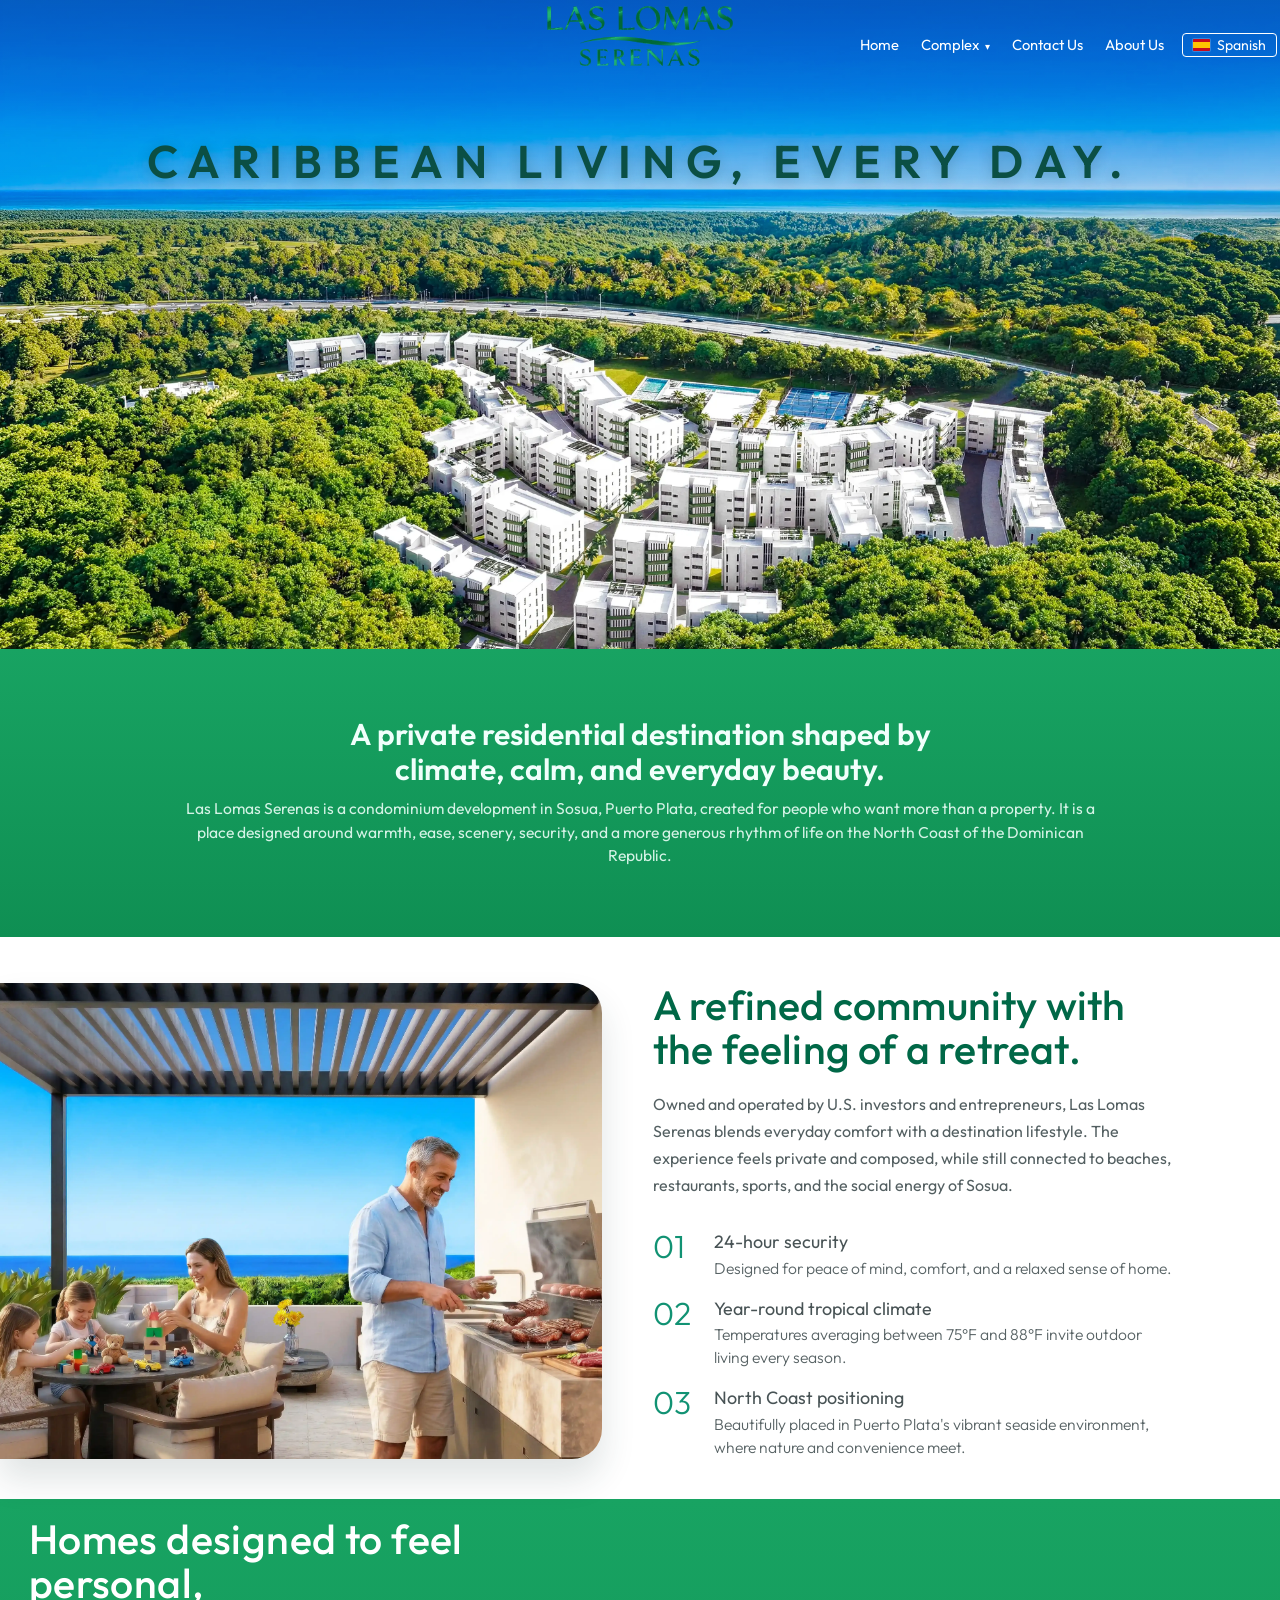
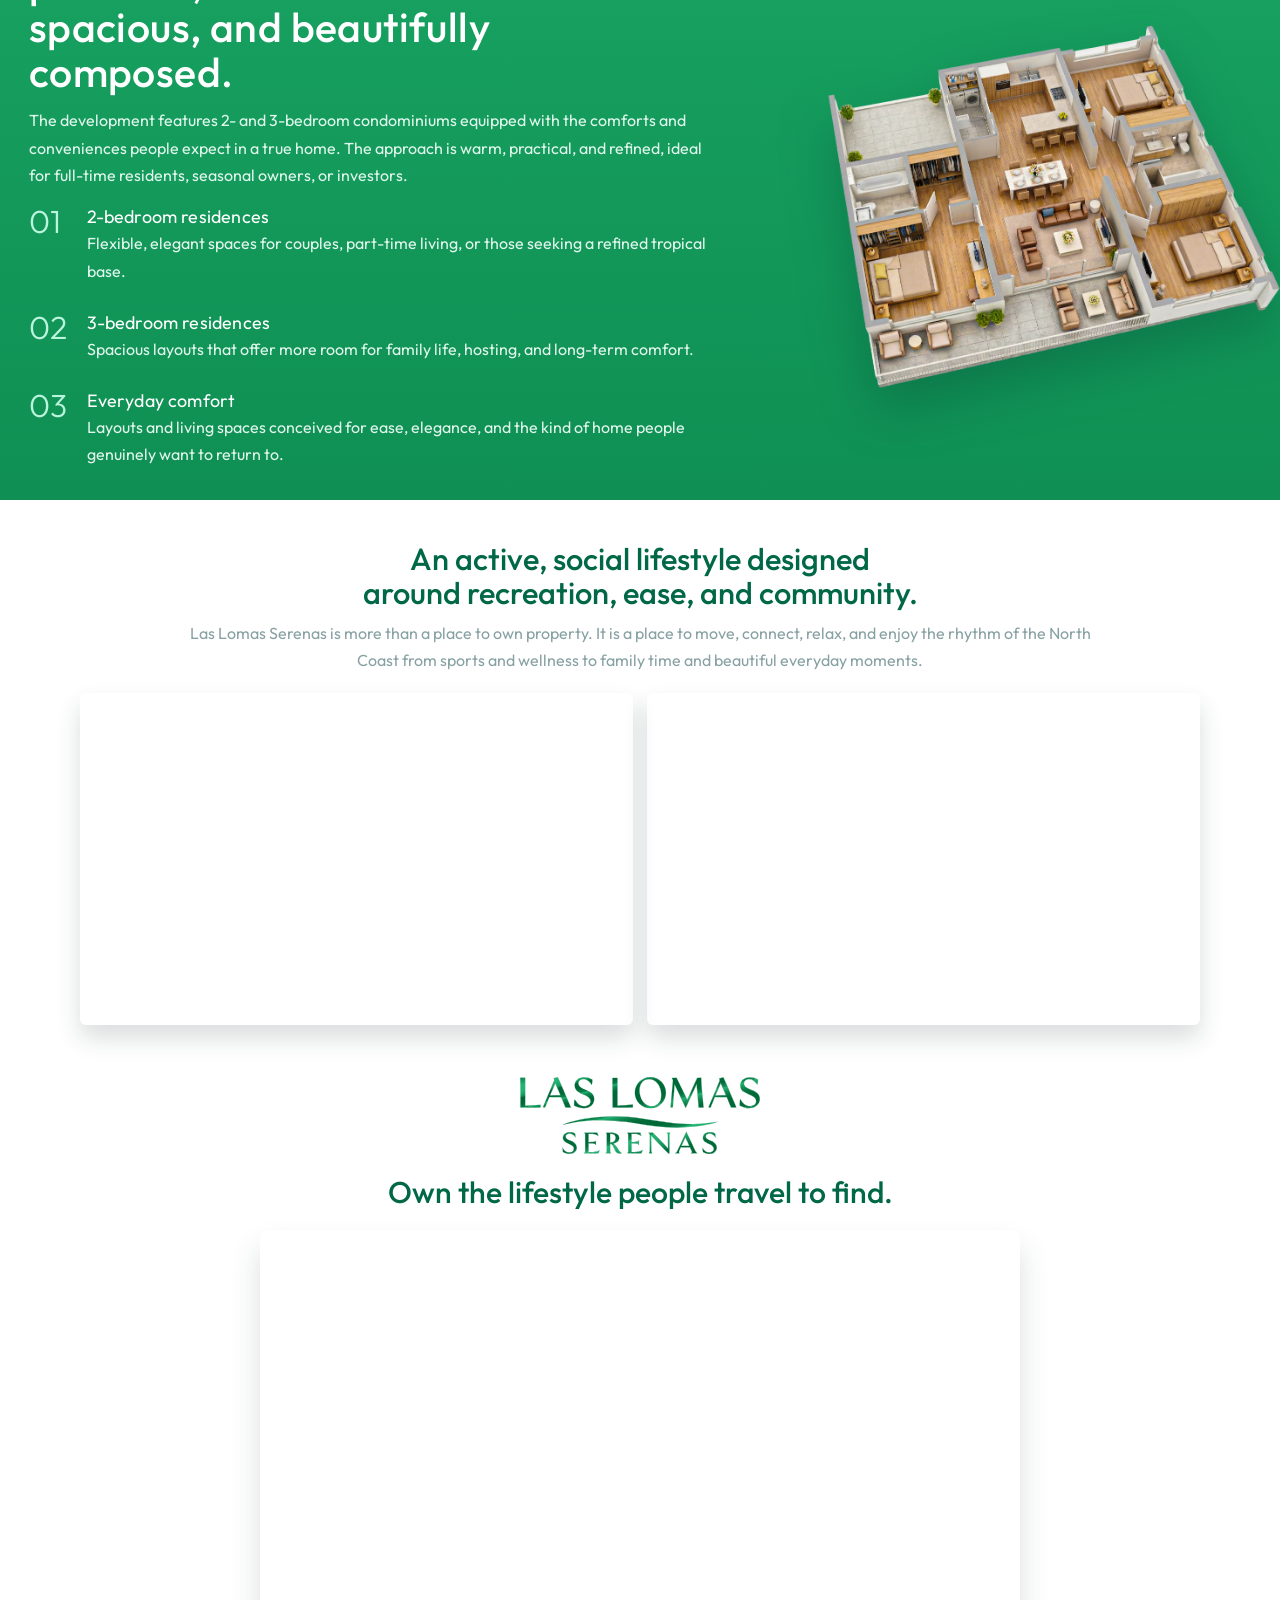
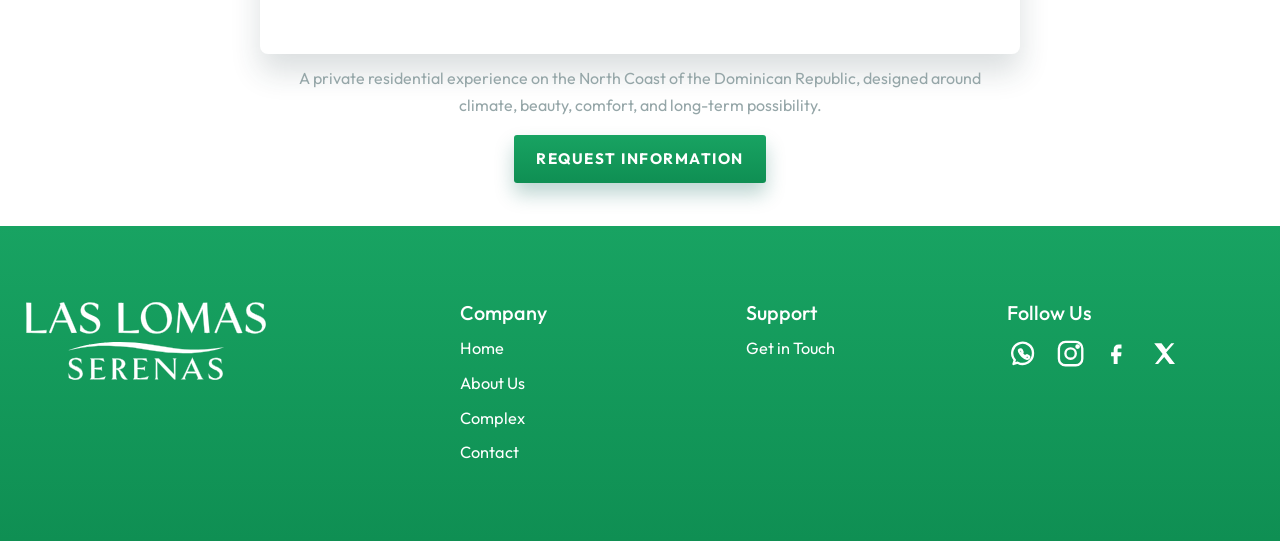
==== index.html @ 682866dd "Fix: problema de css v2" ====
<!DOCTYPE html>
<html lang="en">
<head>
  <meta charset="UTF-8">
  <meta name="viewport" content="width=device-width, initial-scale=1.0">
  <title>Las Lomas Serenas | Home</title>
  <link rel="preconnect" href="https://fonts.googleapis.com">
  <link rel="preconnect" href="https://fonts.gstatic.com" crossorigin>
  <link href="https://fonts.googleapis.com/css2?family=Outfit:wght@300;400;500;600;700&display=swap" rel="stylesheet">
  <link rel="preload" href="img/logo.svg" as="image" type="image/svg+xml" fetchpriority="high">
  <style>
    :root {
      --lls-bg: #ffffff;
      --lls-white: #ffffff;
      --lls-ink: #336243;
      --lls-copy: #6f887d;
      --lls-emerald-900: #0b4f33;
      --lls-emerald-800: #0d673d;
      --lls-emerald-700: #129247;
      --lls-emerald-600: #19a950;
      --lls-hero-line: #5ccc81;
      --lls-gold-100: #f6e9c9;
      --lls-green-background: linear-gradient(180deg, #18a362 0%, #0f8f53 100%);
      --lls-hero-title-top-desktop: clamp(20px, 24vh, 24px);
      --lls-hero-title-top-mobile: clamp(24px, 20vh, 46px);
      --lls-shell: 1240px;
      --lls-content: 1120px;
    }

    * {
      box-sizing: border-box;
    }

    html {
      scroll-behavior: smooth;
    }

    body {
      margin: 0;
      background: var(--lls-bg);
      color: var(--lls-ink);
      font-family: "Outfit", "Segoe UI", Arial, sans-serif;
      line-height: 1.45;
    }

    img {
      max-width: 100%;
      display: block;
    }

    .lls-container {
      width: min(var(--lls-content), calc(100% - 2.6rem));
      margin-inline: auto;
    }

    .lls-hero {
      position: relative;
      margin-top: calc(-1 * var(--lls-header-overlay, 122px));
      padding-top: var(--lls-header-overlay, 122px);
      min-height: 650px;
      background-image: url("img/Master_Plan.webp");
      background-size: cover;
      background-position: center 28%;
      border-bottom: 0;
      overflow: hidden;
    }

    .lls-hero::before {
      content: "";
      position: absolute;
      inset: 0;
      background: linear-gradient(to bottom, rgba(9, 95, 127, 0.48) 0%, rgba(7, 88, 118, 0.15) 19%, rgba(7, 88, 118, 0) 58%);
      pointer-events: none;
    }

    .lls-hero::after {
      content: none;
    }

    .lls-hero-content {
      position: relative;
      z-index: 2;
      width: min(var(--lls-shell), calc(100% - 2.4rem));
      margin: 0 auto;
    }

    .lls-hero h1 {
      position: absolute;
      top: var(--lls-hero-title-top-desktop);
      left: 50%;
      transform: translateX(-50%);
      margin: 0;
      width: calc(100% - 2rem);
      text-align: center;
      color: #0b4f44;
      font-size: clamp(1rem, 3.95vw, 2.86rem);
      font-weight: 600;
      letter-spacing: clamp(0.23em, 0.65vw, 0.42em);
      text-transform: uppercase;
      text-shadow: 0 2px 14px rgba(0, 0, 0, 0.18);
    }

    .lls-intro {
      background: var(--lls-green-background);
      color: #f0fffb;
      text-align: center;
      padding: 4.25rem 1.2rem 4.35rem;
    }

    .lls-intro h2 {
      margin: 0 0 0.7rem;
      font-size: clamp(1.7rem, 2.35vw, 2.7rem);
      line-height: 1.15;
      font-weight: 600;
    }

    .lls-intro p {
      margin: 0 auto;
      max-width: 940px;
      font-size: clamp(0.98rem, 1.05vw, 1.15rem);
      line-height: 1.48;
      color: rgba(238, 255, 248, 0.88);
    }

    .lls-amenities {
      padding: 2.9rem 0 2.5rem;
      width: 100%;
    }

    .lls-amenities-shell {
      display: grid;
      grid-template-columns: minmax(360px, 47vw) minmax(0, 1fr);
      align-items: stretch;
      gap: 0;
      width: 100%;
    }

    .lls-image-main {
      margin: 0;
      border-radius: 0 30px 30px 0;
      overflow: hidden;
      box-shadow: 0 20px 34px rgba(34, 63, 67, 0.14);
      height: 100%;
    }

    .lls-image-main img {
      width: 100%;
      height: 100%;
      object-fit: cover;
      object-position: center;
      min-height: 100%;
    }

    .lls-copy {
      padding: 0 clamp(2rem, 8vw, 10rem) 0 clamp(2rem, 4vw, 4.2rem);
      max-width: 980px;
      align-self: center;
    }

    .lls-copy h3 {
      margin: 0 0 1.2rem;
      color: #006847;
      font-size: clamp(2rem, 3.2vw, 4rem);
      line-height: 1.08;
      font-weight: 500;
      letter-spacing: 0.005em;
    }

    .lls-copy > p {
      margin: 0 0 2rem;
      color: #535f61;
      font-size: clamp(1rem, 1.15vw, 1.25rem);
      line-height: 1.7;
      max-width: 62ch;
    }

    .lls-benefit-list {
      margin: 0;
      padding: 0;
      list-style: none;
      display: grid;
      gap: 1.1rem;
    }

    .lls-benefit-item {
      display: grid;
      grid-template-columns: 2.8rem 1fr;
      gap: 1rem;
      align-items: start;
    }

    .lls-benefit-number {
      color: #119273;
      font-size: clamp(2rem, 2.2vw, 2.8rem);
      line-height: 0.95;
      font-weight: 300;
      letter-spacing: 0.01em;
    }

    .lls-benefit-title {
      margin: 0 0 0.2rem;
      color: #485355;
      font-size: clamp(1.12rem, 1.35vw, 1.56rem);
      line-height: 1.25;
      font-weight: 400;
    }

    .lls-benefit-copy {
      margin: 0;
      color: #576264;
      font-size: clamp(0.98rem, 1.05vw, 1.15rem);
      line-height: 1.48;
      font-weight: 300;
    }

    .lls-grid-main {
      display: grid;
      grid-template-columns: 1fr 1fr;
      gap: clamp(2rem, 4vw, 3.7rem);
      align-items: center;
    }

    .lls-layouts {
      background: var(--lls-green-background);
      color: #f6fffc;
      padding: 1.1rem 0 0.9rem;
      overflow: hidden;
    }

    .lls-layouts .lls-container {
      width: min(1460px, calc(100% - 2.4rem));
    }

    .lls-layouts .lls-grid-main {
      grid-template-columns: minmax(650px, 1.15fr) minmax(460px, 0.85fr);
      gap: clamp(0.9rem, 1.9vw, 2rem);
      align-items: center;
    }

    .lls-layouts article {
      justify-self: start;
      max-width: 800px;
      padding-left: clamp(0.1rem, 0.8vw, 0.6rem);
      padding-right: 0;
    }

    .lls-layouts h3 {
      margin: 0 0 0.85rem;
      color: #ffffff;
      font-size: clamp(2rem, 3.2vw, 4rem);
      line-height: 1.08;
      font-weight: 500;
      letter-spacing: 0.01em;
      max-width: 20.6ch;
    }

    .lls-layouts p {
      margin: 0 0 1.1rem;
      max-width: 72.5ch;
      color: rgba(242, 255, 250, 0.92);
      font-size: clamp(1rem, 1.15vw, 1.25rem);
      line-height: 1.7;
    }

    .lls-layout-list {
      margin: 0;
      padding: 0;
      list-style: none;
      display: grid;
      gap: 0.58rem;
    }

    .lls-layout-list li {
      display: grid;
      grid-template-columns: auto 1fr;
      gap: 0.72rem;
      align-items: start;
    }

    .lls-layout-number {
      color: rgba(205, 255, 236, 0.9);
      font-size: clamp(2rem, 2.2vw, 2.8rem);
      line-height: 0.95;
      font-weight: 300;
      letter-spacing: 0.02em;
      min-width: 2.2ch;
    }

    .lls-layout-title {
      margin: 0 0 0.1rem;
      color: #ffffff;
      font-size: clamp(1.12rem, 1.35vw, 1.56rem);
      font-weight: 400;
      line-height: 1.25;
      letter-spacing: 0.01em;
    }

    .lls-layout-copy {
      margin: 0;
      color: rgba(241, 255, 250, 0.88);
      font-size: clamp(0.98rem, 1.05vw, 1.15rem);
      line-height: 1.48;
    }

    .lls-layout-image {
      max-width: 980px;
      width: 100%;
      margin: 0;
      filter: drop-shadow(0 22px 26px rgba(2, 66, 51, 0.35));
      justify-self: end;
      transform: translateX(28px);
    }

    .lls-layout-image img {
      width: 100%;
      max-width: 980px;
    }

    .lls-lifestyle {
      text-align: center;
      padding: 2.65rem 0 2.55rem;
    }

    .lls-lifestyle h3 {
      margin: 0;
      color: #006847;
      font-size: clamp(1.5rem, 2.4vw, 3rem);
      line-height: 1.08;
      font-weight: 500;
    }

    .lls-lifestyle p {
      margin: 0.68rem auto 1.16rem;
      max-width: 940px;
      color: #88a1a3;
      font-size: clamp(1rem, 1.15vw, 1.25rem);
      line-height: 1.7;
    }

    .lls-lifestyle-grid {
      display: grid;
      grid-template-columns: 1fr 1fr;
      gap: 0.84rem;
    }

    .lls-lifestyle-grid img {
      width: 100%;
      border-radius: 6px;
      box-shadow: 0 13px 24px rgba(23, 50, 52, 0.16);
      object-fit: cover;
      height: clamp(240px, 26vw, 360px);
    }

    .lls-brand {
      text-align: center;
      padding: 0.65rem 0 2.65rem;
    }

    .lls-brand-mark {
      margin: 0;
      display: flex;
      justify-content: center;
      align-items: center;
    }

    .lls-brand-mark img {
      width: min(240px, 92%);
      height: auto;
      display: block;
    }

    .lls-brand h4 {
      margin: 1.05rem 0 1rem;
      color: #006847;
      font-size: clamp(1.7rem, 2.35vw, 2.7rem);
      font-weight: 500;
    }

    .lls-brand-image {
      width: min(760px, 100%);
      margin: 0 auto;
      border-radius: 8px;
      overflow: hidden;
      box-shadow: 0 18px 30px rgba(28, 58, 60, 0.16);
    }

    .lls-brand-caption {
      margin: 0.65rem auto 1rem;
      max-width: 720px;
      color: #95a6a8;
      font-size: clamp(1rem, 1.15vw, 1.25rem);
      line-height: 1.7;
    }

    .lls-cta {
      display: inline-flex;
      align-items: center;
      justify-content: center;
      min-height: 48px;
      padding: 0 1.4rem;
      border-radius: 3px;
      background: var(--lls-green-background);
      color: #ffffff;
      text-decoration: none;
      text-transform: uppercase;
      font-size: clamp(0.95rem, 1.02vw, 1.1rem);
      letter-spacing: 0.1em;
      font-weight: 700;
      box-shadow: 0 11px 19px rgba(13, 105, 88, 0.28);
    }

    .lls-cta:hover,
    .lls-cta:focus-visible {
      color: #fff6df;
      border-color: #fff6df;
    }

    @media (max-width: 940px) {
      .lls-container {
        width: min(var(--lls-content), calc(100% - 1.5rem));
      }

      .lls-hero {
        min-height: 480px;
      }

      .lls-grid-main,
      .lls-lifestyle-grid {
        grid-template-columns: 1fr;
      }

      .lls-layouts {
        padding: 1.5rem 0 1.4rem;
      }

      .lls-layouts .lls-container {
        width: min(1260px, calc(100% - 2rem));
      }

      .lls-layouts .lls-grid-main {
        grid-template-columns: 1fr;
        gap: 1.2rem;
      }

      .lls-layouts article {
        max-width: none;
        padding: 0;
      }

      .lls-layout-image {
        max-width: 760px;
        justify-self: center;
        transform: none;
      }

      .lls-amenities-shell {
        grid-template-columns: 1fr;
        gap: 1.3rem;
      }

      .lls-copy {
        padding: 0 min(7vw, 2rem);
      }

      .lls-copy h3 {
        font-size: clamp(2rem, 6.8vw, 3.3rem);
      }

      .lls-copy > p {
        font-size: 1rem;
      }

      .lls-lifestyle-grid img {
        height: clamp(220px, 46vw, 320px);
      }

      .lls-image-main {
        max-width: 860px;
        margin: 0 auto;
      }
    }

    @media (max-width: 640px) {
      .lls-hero-content {
        width: calc(100% - 1.4rem);
      }

      .lls-hero::after {
        top: 72px;
      }

      .lls-hero h1 {
        top: var(--lls-hero-title-top-mobile);
        letter-spacing: 0.17em;
        font-size: clamp(0.78rem, 4.2vw, 4.05rem);
      }

      .lls-intro {
        padding-top: 1.72rem;
        padding-bottom: 1.76rem;
      }

      .lls-benefit-item {
        grid-template-columns: 2.2rem 1fr;
        gap: 0.75rem;
      }

      .lls-image-main img {
        min-height: 320px;
      }

      .lls-image-main {
        border-radius: 0 22px 22px 0;
      }

      .lls-lifestyle-grid img {
        height: clamp(180px, 52vw, 260px);
      }
    }
  </style>
</head>
<body>
  <style>
  :root {
    --lls-header-overlay: 122px;
  }

  .lls-header {
    position: sticky;
    top: 0;
    z-index: 1000;
    width: 100%;
    background: transparent;
    border: 0;
    box-shadow: none;
    transition: background-color 0.28s ease, backdrop-filter 0.28s ease, -webkit-backdrop-filter 0.28s ease;
  }

  .lls-header.is-scrolled {
    background: rgba(17, 115, 127, 0.28);
    backdrop-filter: blur(10px) saturate(140%);
    -webkit-backdrop-filter: blur(10px) saturate(140%);
  }

  .lls-header-inner {
    --lls-side-column: 520px;
    width: min(1280px, calc(100% - 2.4rem));
    margin: 0 auto;
    min-height: 104px;
    padding-top: 6px;
    display: flex;
    justify-content: space-between;
    align-items: flex-start;
    gap: 0;
    background: transparent;
    transition: none;
  }

  .lls-header-spacer,
  .lls-header-right {
    width: var(--lls-side-column);
    flex: 0 0 var(--lls-side-column);
  }

  .lls-header-spacer {
    visibility: hidden;
    pointer-events: none;
  }

  .lls-header-center {
    flex: 0 0 auto;
    display: flex;
    justify-content: center;
    align-items: flex-start;
  }

  .lls-header-logo {
    display: inline-block;
    text-decoration: none;
    width: clamp(164px, 14.5vw, 228px);
    opacity: 1;
    transform: translateY(0);
    transform-origin: center top;
    will-change: transform, opacity;
    transition: opacity 0.22s ease, transform 0.28s ease;
  }

  .lls-header-logo img {
    width: 100%;
    height: auto;
    display: block;
  }

  .lls-header-right {
    display: flex;
    justify-content: flex-end;
    align-items: center;
    gap: 18px;
    padding-top: 14px;
    text-align: right;
    white-space: nowrap;
    min-height: 64px;
    transform: translateX(1rem);
    transition: none;
  }

  .lls-header.is-compact .lls-header-inner {
    min-height: 78px;
    padding-top: 0;
    align-items: center;
  }

  .lls-header.is-compact .lls-header-center {
    align-items: center;
  }

  .lls-header.is-compact .lls-header-logo {
    opacity: 0;
    transform: translateY(-8px) scale(0.94);
    pointer-events: none;
  }

  .lls-header.is-compact .lls-header-right {
    padding-top: 0;
    padding-bottom: 0;
    min-height: 64px;
    align-items: center;
    transform: translateX(1rem);
  }

  .lls-nav-list {
    margin: 0;
    padding: 0;
    list-style: none;
    display: flex;
    align-items: center;
    gap: 22px;
  }

  .lls-nav-list a {
    color: #ffffff;
    font-family: "Outfit", "Segoe UI", Arial, sans-serif;
    font-size: clamp(0.92rem, 0.95vw, 1rem);
    font-weight: 400;
    line-height: 1;
    text-decoration: none;
    white-space: nowrap;
  }

  .lls-nav-list a:hover,
  .lls-nav-list a:focus-visible,
  .lls-lang-btn:hover,
  .lls-lang-btn:focus-visible {
    opacity: 0.82;
  }

  .lls-nav-item-complex a::after {
    content: "\25BE";
    margin-left: 6px;
    font-size: 0.68em;
    vertical-align: middle;
  }

  .lls-lang-btn {
    display: inline-flex;
    align-items: center;
    gap: 7px;
    border: 1px solid #ffffff;
    padding: 4px 10px;
    border-radius: 4px;
    background: transparent;
    color: #ffffff;
    font-family: "Outfit", "Segoe UI", Arial, sans-serif;
    font-size: clamp(0.88rem, 0.9vw, 0.96rem);
    font-weight: 400;
    line-height: 1;
    text-decoration: none;
    white-space: nowrap;
  }

  .lls-flag-es {
    width: 17px;
    height: 12px;
    border-radius: 1px;
    background: linear-gradient(to bottom, #c60b1e 0 25%, #ffc400 25% 75%, #c60b1e 75% 100%);
    box-shadow: 0 0 0 1px rgba(255, 255, 255, 0.2);
    display: inline-block;
    flex: 0 0 auto;
  }

  @media (max-width: 1260px) {
    :root {
      --lls-header-overlay: 112px;
    }

    .lls-header-inner {
      --lls-side-column: 480px;
      min-height: 98px;
    }

      .lls-header-right {
        padding-top: 12px;
        transform: translateX(0.7rem);
      }
  }

  @media (max-width: 1120px) {
    :root {
      --lls-header-overlay: 98px;
    }

    .lls-header-inner {
      --lls-side-column: 430px;
      min-height: 90px;
      padding-top: 4px;
    }

    .lls-header-logo img {
      width: 100%;
    }

      .lls-header-right {
        padding-top: 10px;
        gap: 12px;
        transform: translateX(0.45rem);
      }

    .lls-nav-list {
      gap: 14px;
    }

    .lls-nav-list a,
    .lls-lang-btn {
      font-size: 0.84rem;
    }
  }

  @media (max-width: 960px) {
    :root {
      --lls-header-overlay: 132px;
    }

    .lls-header-inner {
      --lls-side-column: 0px;
      width: calc(100% - 1.4rem);
      min-height: 78px;
      padding-top: 6px;
      display: grid;
      grid-template-columns: 1fr;
      justify-items: center;
      gap: 0.7rem;
    }

    .lls-header-spacer {
      display: none;
    }

    .lls-header-right {
      width: auto;
      flex: 0 1 auto;
      justify-content: center;
      padding-top: 0;
      gap: 14px;
      text-align: center;
      flex-wrap: wrap;
      transform: none;
    }

    .lls-nav-list {
      gap: 14px;
      justify-content: center;
      flex-wrap: wrap;
    }

    .lls-header.is-compact .lls-header-inner {
      min-height: 78px;
      padding-top: 6px;
      gap: 0.7rem;
      align-items: flex-start;
    }

    .lls-header.is-compact .lls-header-logo {
      opacity: 0;
      transform: translateY(-8px) scale(0.94);
      pointer-events: none;
    }

    .lls-header.is-compact .lls-header-right {
      min-height: 64px;
      align-items: center;
    }
  }
</style>

<header class="lls-header" id="site-header">
  <div class="lls-header-inner">
    <div class="lls-header-spacer" aria-hidden="true"></div>

    <div class="lls-header-center">
      <a class="lls-header-logo" href="/index.php" aria-label="Las Lomas Serenas Home">
        <img src="img/logo.svg" alt="Las Lomas Serenas logo" width="527" height="170" decoding="async" fetchpriority="high" onerror="this.onerror=null;this.src='img/logo-fallback.png';">
      </a>
    </div>

    <div class="lls-header-right">
      <nav class="lls-nav" aria-label="Main navigation">
        <ul class="lls-nav-list">
          <li><a href="/index.php">Home</a></li>
          <li class="lls-nav-item-complex"><a href="/index.php#complex">Complex</a></li>
          <li><a href="/index.php#contact">Contact Us</a></li>
          <li><a href="/index.php#about">About Us</a></li>
        </ul>
      </nav>

      <a class="lls-lang-btn" href="/index.php" aria-label="Selected language Spanish">
        <span class="lls-flag-es" aria-hidden="true"></span>
        <span>Spanish</span>
      </a>
    </div>
  </div>
</header>

<script>
  (function () {
    var header = document.getElementById('site-header');
    if (!header) return;
    var previousScrolled = null;
    var previousCompact = null;

    function syncHeaderOverlay() {
      var headerHeight = Math.ceil(header.getBoundingClientRect().height) + 1;
      document.documentElement.style.setProperty('--lls-header-overlay', headerHeight + 'px');
    }

    function updateHeaderGlass() {
      var isScrolled = window.scrollY > 12;
      var isMobile = window.matchMedia('(max-width: 960px)').matches;
      var compactEnterThreshold = 82;
      var compactExitThreshold = 42;
      var compactBase = previousCompact ? compactExitThreshold : compactEnterThreshold;
      var isCompact = !isMobile && window.scrollY > compactBase;

      if (previousScrolled !== isScrolled) {
        header.classList.toggle('is-scrolled', isScrolled);
        previousScrolled = isScrolled;
      }

      if (previousCompact !== isCompact) {
        header.classList.toggle('is-compact', isCompact);
        previousCompact = isCompact;
      }
    }

    updateHeaderGlass();
    syncHeaderOverlay();
    window.addEventListener('scroll', updateHeaderGlass, { passive: true });
    window.addEventListener('resize', function () {
      updateHeaderGlass();
      syncHeaderOverlay();
    });
    window.addEventListener('load', syncHeaderOverlay);
    if (document.fonts && document.fonts.ready) {
      document.fonts.ready.then(syncHeaderOverlay);
    }
  })();
</script>

  <section class="lls-hero">
    <div class="lls-hero-content">
      <h1>Caribbean Living, Every Day.</h1>
    </div>
  </section>

  <section class="lls-intro" id="about">
    <h2>A private residential destination shaped by<br>climate, calm, and everyday beauty.</h2>
    <p>Las Lomas Serenas is a condominium development in Sosua, Puerto Plata, created for people who want more than a property. It is a place designed around warmth, ease, scenery, security, and a more generous rhythm of life on the North Coast of the Dominican Republic.</p>
  </section>

  <section class="lls-amenities" id="complex">
    <div class="lls-amenities-shell">
      <figure class="lls-image-main">
        <img src="Familia en la terraza 2.webp" alt="Residents enjoying terrace amenities at Las Lomas Serenas" loading="lazy" decoding="async">
      </figure>

      <article class="lls-copy">
        <h3>A refined community with<br>the feeling of a retreat.</h3>
        <p>Owned and operated by U.S. investors and entrepreneurs, Las Lomas Serenas blends everyday comfort with a destination lifestyle. The experience feels private and composed, while still connected to beaches, restaurants, sports, and the social energy of Sosua.</p>

        <ol class="lls-benefit-list" aria-label="Community benefits">
          <li class="lls-benefit-item">
            <span class="lls-benefit-number">01</span>
            <div>
              <h4 class="lls-benefit-title">24-hour security</h4>
              <p class="lls-benefit-copy">Designed for peace of mind, comfort, and a relaxed sense of home.</p>
            </div>
          </li>
          <li class="lls-benefit-item">
            <span class="lls-benefit-number">02</span>
            <div>
              <h4 class="lls-benefit-title">Year-round tropical climate</h4>
              <p class="lls-benefit-copy">Temperatures averaging between 75°F and 88°F invite outdoor living every season.</p>
            </div>
          </li>
          <li class="lls-benefit-item">
            <span class="lls-benefit-number">03</span>
            <div>
              <h4 class="lls-benefit-title">North Coast positioning</h4>
              <p class="lls-benefit-copy">Beautifully placed in Puerto Plata's vibrant seaside environment, where nature and convenience meet.</p>
            </div>
          </li>
        </ol>
      </article>
    </div>
  </section>

  <section class="lls-layouts" id="layouts">
    <div class="lls-container lls-grid-main">
      <article>
        <h3>Homes designed to feel personal,<br>spacious, and beautifully composed.</h3>
        <p>The development features 2- and 3-bedroom condominiums equipped with the comforts and conveniences people expect in a true home. The approach is warm, practical, and refined, ideal for full-time residents, seasonal owners, or investors.</p>
        <ul class="lls-layout-list">
          <li>
            <span class="lls-layout-number">01</span>
            <div>
              <h4 class="lls-layout-title">2-bedroom residences</h4>
              <p class="lls-layout-copy">Flexible, elegant spaces for couples, part-time living, or those seeking a refined tropical base.</p>
            </div>
          </li>
          <li>
            <span class="lls-layout-number">02</span>
            <div>
              <h4 class="lls-layout-title">3-bedroom residences</h4>
              <p class="lls-layout-copy">Spacious layouts that offer more room for family life, hosting, and long-term comfort.</p>
            </div>
          </li>
          <li>
            <span class="lls-layout-number">03</span>
            <div>
              <h4 class="lls-layout-title">Everyday comfort</h4>
              <p class="lls-layout-copy">Layouts and living spaces conceived for ease, elegance, and the kind of home people genuinely want to return to.</p>
            </div>
          </li>
        </ul>
      </article>

      <figure class="lls-layout-image">
        <img src="casa3d.webp" alt="3D apartment layouts with 2 and 3 bedroom options" loading="lazy" decoding="async">
      </figure>
    </div>
  </section>

  <section class="lls-lifestyle lls-container" id="lifestyle">
    <h3>An active, social lifestyle designed<br>around recreation, ease, and community.</h3>
    <p>Las Lomas Serenas is more than a place to own property. It is a place to move, connect, relax, and enjoy the rhythm of the North Coast from sports and wellness to family time and beautiful everyday moments.</p>
    <div class="lls-lifestyle-grid">
      <img src="Amenities2.webp" alt="Lifestyle amenities and sports spaces" loading="lazy" decoding="async">
      <img src="pool family.webp" alt="Family pool and relaxation lifestyle" loading="lazy" decoding="async">
    </div>
  </section>

  <section class="lls-brand lls-container">
    <h2 class="lls-brand-mark">
      <img src="img/logo.svg" alt="Las Lomas Serenas logo" width="527" height="170" loading="lazy" decoding="async" onerror="this.onerror=null;this.src='img/logo-fallback.png';">
    </h2>
    <h4>Own the lifestyle people travel to find.</h4>
    <figure class="lls-brand-image">
      <img src="img/front-green.webp" alt="Las Lomas Serenas main entrance" loading="lazy" decoding="async" onerror="this.onerror=null;this.src='paginas/Front Green.webp';">
    </figure>
    <p class="lls-brand-caption">A private residential experience on the North Coast of the Dominican Republic, designed around climate, beauty, comfort, and long-term possibility.</p>
    <a class="lls-cta" href="#contact">Request Information</a>
  </section>

  <style>
  .lls-footer {
    background: var(--lls-green-background);
    color: #ffffff;
    padding: clamp(3rem, 6vw, 4.8rem) 0;
  }

  .lls-footer-inner {
    width: min(1240px, calc(100% - 3.2rem));
    margin: 0 auto;
    display: grid;
    grid-template-columns: 1.6fr 1fr 0.9fr 1fr;
    justify-content: space-between;
    gap: clamp(1.4rem, 3vw, 3rem);
    align-items: start;
  }

  .lls-footer-logo {
    margin: 0;
    display: inline-flex;
    align-items: center;
  }

  .lls-footer-logo img {
    width: clamp(230px, 19vw, 240px);
    height: auto;
    display: block;
    filter: brightness(0) invert(1);
  }

  .lls-footer-title {
    margin: 0 0 0.82rem;
    color: #ffffff;
    font-family: "Outfit", "Segoe UI", Arial, sans-serif;
    font-size: clamp(1.2rem, 1.55vw, 2rem);
    line-height: 1.1;
    font-weight: 500;
  }

  .lls-footer-links {
    margin: 0;
    padding: 0;
    list-style: none;
    display: grid;
    gap: 0.72rem;
  }

  .lls-footer-links a,
  .lls-footer-support-link {
    color: #ffffff;
    text-decoration: none;
    font-family: "Outfit", "Segoe UI", Arial, sans-serif;
    font-size: clamp(1.02rem, 1.15vw, 1.45rem);
    line-height: 1.25;
    font-weight: 400;
    transition: opacity 0.25s ease;
  }

  .lls-footer-links a:hover,
  .lls-footer-links a:focus-visible,
  .lls-footer-support-link:hover,
  .lls-footer-support-link:focus-visible,
  .lls-social-link:hover,
  .lls-social-link:focus-visible {
    opacity: 0.8;
  }

  .lls-social-row {
    display: flex;
    align-items: center;
    gap: 0.95rem;
  }

  .lls-social-link {
    color: #ffffff;
    width: 2rem;
    height: 2rem;
    display: inline-flex;
    align-items: center;
    justify-content: center;
    text-decoration: none;
    transition: opacity 0.25s ease;
  }

  .lls-social-link svg {
    width: 1.95rem;
    height: 1.95rem;
    stroke: currentColor;
    fill: none;
    stroke-width: 1.8;
    stroke-linecap: round;
    stroke-linejoin: round;
  }

  .lls-social-link.lls-social-facebook svg,
  .lls-social-link.lls-social-x svg {
    fill: currentColor;
    stroke: none;
  }

  @media (max-width: 1080px) {
    .lls-footer-inner {
      grid-template-columns: 1.2fr 1fr 1fr;
    }

    .lls-footer-follow {
      grid-column: span 3;
    }
  }

  @media (max-width: 760px) {
    .lls-footer {
      padding: 2.4rem 0;
    }

    .lls-footer-inner {
      width: min(1240px, calc(100% - 1.6rem));
      grid-template-columns: 1fr;
      gap: 1.6rem;
    }

    .lls-footer-follow {
      grid-column: auto;
    }

    .lls-social-row {
      gap: 0.78rem;
    }
  }
</style>

<footer class="lls-footer" id="contact">
  <div class="lls-footer-inner">
    <div>
      <h2 class="lls-footer-logo">
        <img src="img/logo.svg" alt="Las Lomas Serenas logo" width="527" height="170" loading="lazy" decoding="async" onerror="this.onerror=null;this.src='img/logo-fallback.png';">
      </h2>
    </div>

    <section aria-label="Company links">
      <h3 class="lls-footer-title">Company</h3>
      <ul class="lls-footer-links">
        <li><a href="/index.php">Home</a></li>
        <li><a href="/index.php#about">About Us</a></li>
        <li><a href="/index.php#complex">Complex</a></li>
        <li><a href="/index.php#contact">Contact</a></li>
      </ul>
    </section>

    <section aria-label="Support links">
      <h3 class="lls-footer-title">Support</h3>
      <a class="lls-footer-support-link" href="/index.php#contact">Get in Touch</a>
    </section>

    <section class="lls-footer-follow" aria-label="Follow us links">
      <h3 class="lls-footer-title">Follow Us</h3>
      <div class="lls-social-row">
        <a class="lls-social-link" href="https://wa.me/" aria-label="WhatsApp" target="_blank" rel="noopener noreferrer">
          <svg viewBox="0 0 24 24"><path d="M20 12a8 8 0 0 1-11.8 7l-3.2 1 1-3.1A8 8 0 1 1 20 12z"></path><path d="M9.2 9.4c.3-.7.6-.7.9-.7h.5c.2 0 .4 0 .6.4.2.4.7 1.5.7 1.6.1.1.1.3 0 .4l-.3.5c-.1.1-.2.2-.1.4.1.2.4.7 1 1.1.7.6 1.4.8 1.6.9.2.1.3 0 .4-.1l.5-.5c.1-.1.3-.2.4-.1.2.1 1.2.6 1.4.8.2.1.3.2.3.4 0 .2-.1.9-.6 1.2-.5.4-1.1.4-1.3.3-.2 0-2-.7-3.4-2-1.6-1.5-2.1-3-2.3-3.3-.2-.3-.2-.7 0-1z"></path></svg>
        </a>
        <a class="lls-social-link" href="https://www.instagram.com" aria-label="Instagram" target="_blank" rel="noopener noreferrer">
          <svg viewBox="0 0 24 24"><rect x="3" y="3" width="18" height="18" rx="5"></rect><circle cx="12" cy="12" r="4"></circle><circle cx="17.4" cy="6.6" r="0.9"></circle></svg>
        </a>
        <a class="lls-social-link lls-social-facebook" href="https://www.facebook.com" aria-label="Facebook" target="_blank" rel="noopener noreferrer">
          <svg viewBox="0 0 24 24"><path d="M15 8h-2c-.7 0-1 .3-1 1v2h3l-.3 3H12v6h-3v-6H7v-3h2V8.9c0-2.3 1.3-3.9 3.9-3.9H15v3z"></path></svg>
        </a>
        <a class="lls-social-link lls-social-x" href="https://x.com" aria-label="X" target="_blank" rel="noopener noreferrer">
          <svg viewBox="0 0 24 24"><path d="M4 4l6.5 8.4L4.6 20H7l4.7-5.4L15.9 20H20l-6.8-8.8L19.5 4h-2.4l-4 4.7L9.6 4H4z"></path></svg>
        </a>
      </div>
    </section>
  </div>
</footer>

</body>
</html>
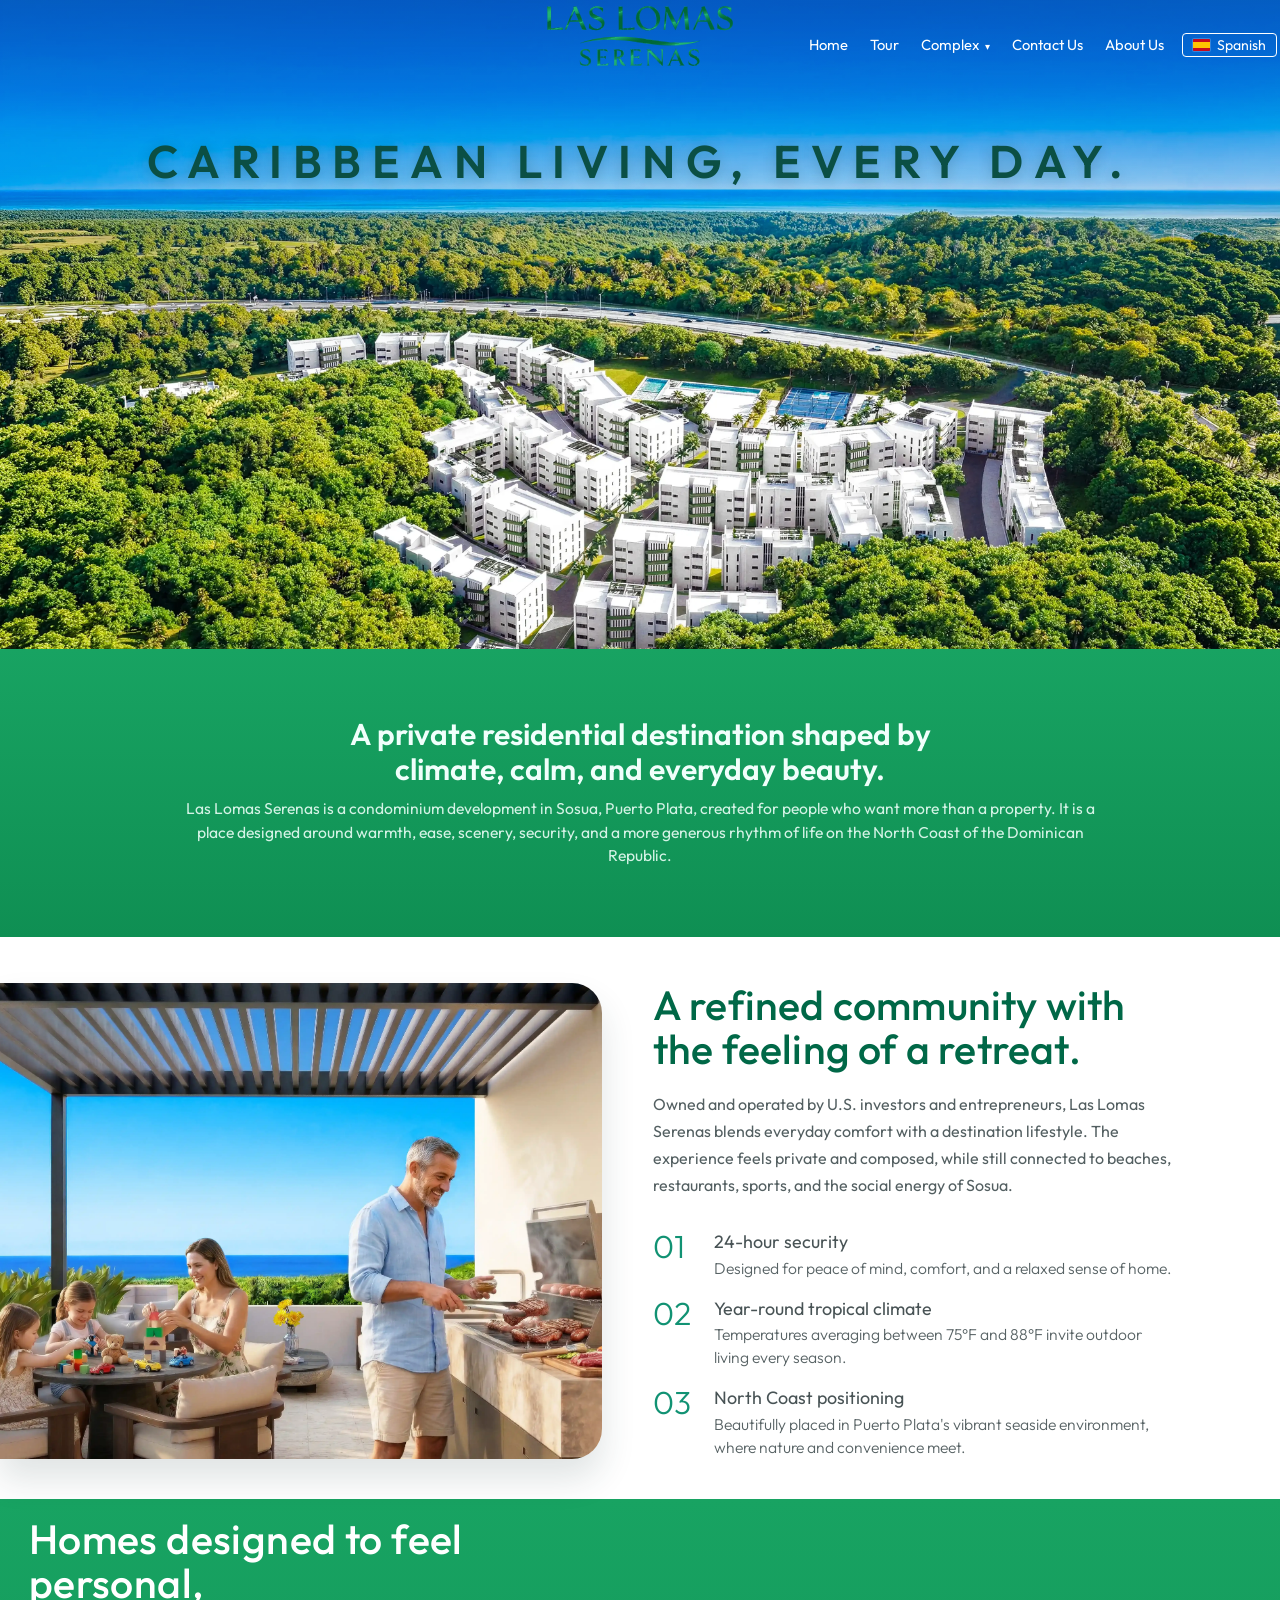
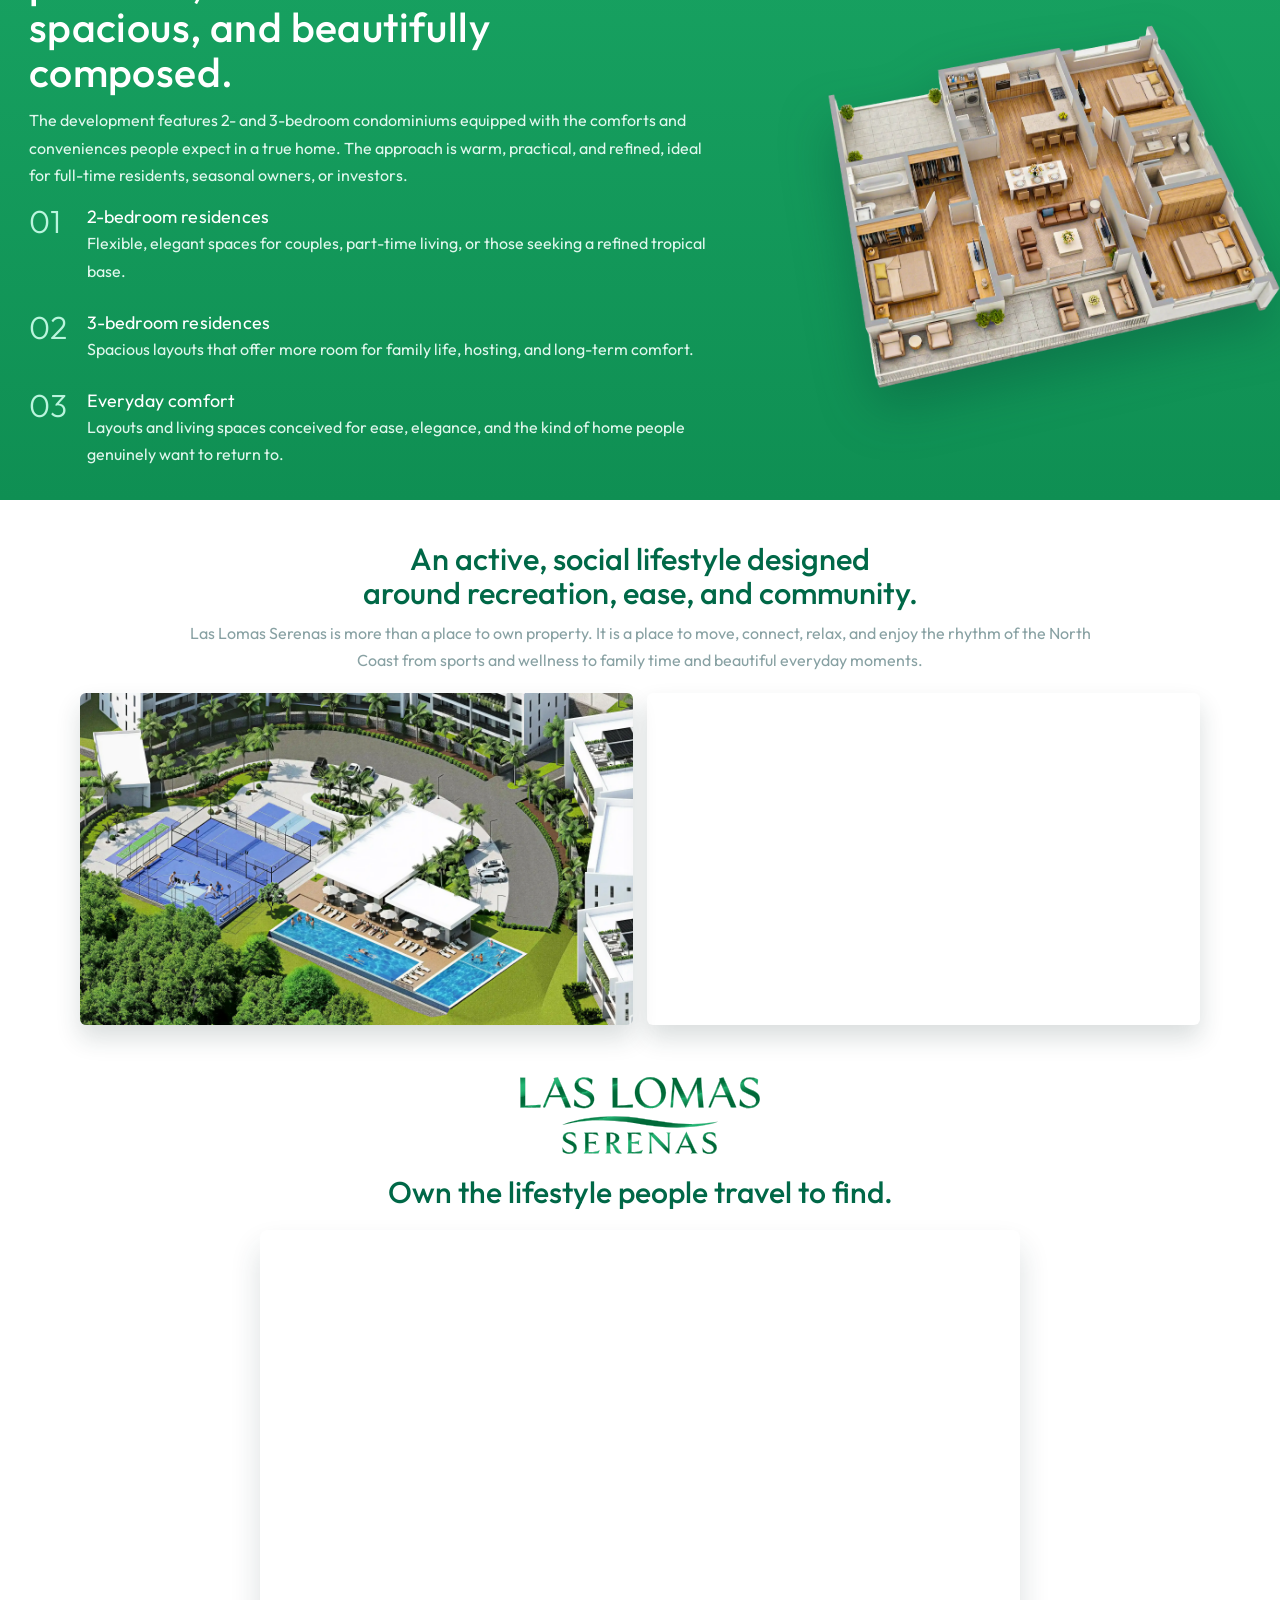
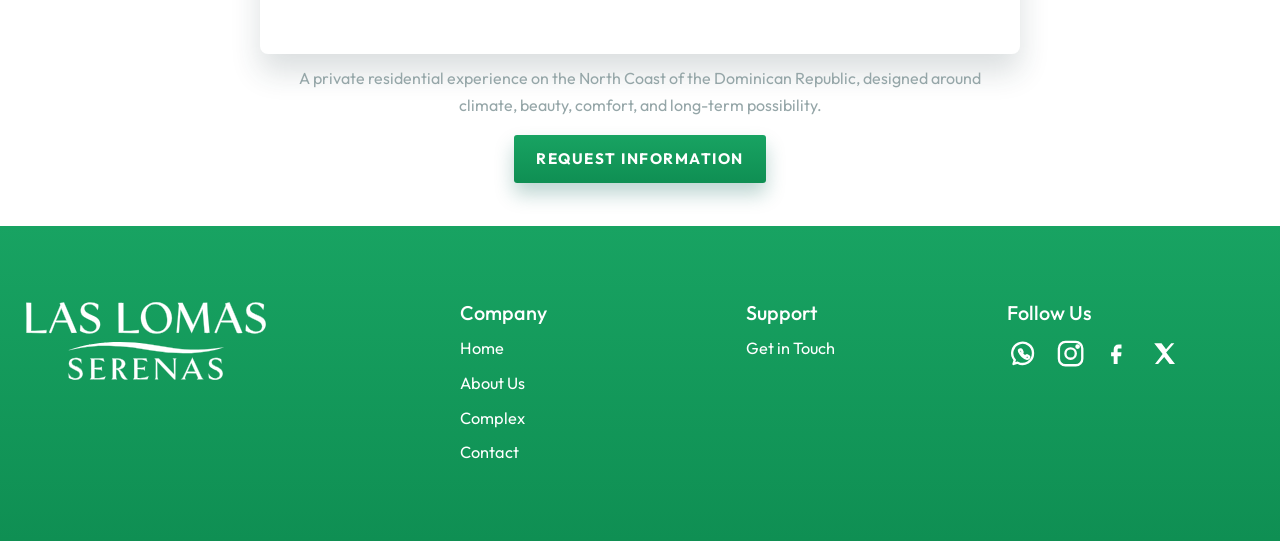
==== commit 6afaceb5: "Final link tour guiado" ====
--- a/index.html
+++ b/index.html
@@ -806,6 +806,7 @@
       <nav class="lls-nav" aria-label="Main navigation">
         <ul class="lls-nav-list">
           <li><a href="/index.php">Home</a></li>
+          <li><a href="/">Tour</a></li>
           <li class="lls-nav-item-complex"><a href="/index.php#complex">Complex</a></li>
           <li><a href="/index.php#contact">Contact Us</a></li>
           <li><a href="/index.php#about">About Us</a></li>
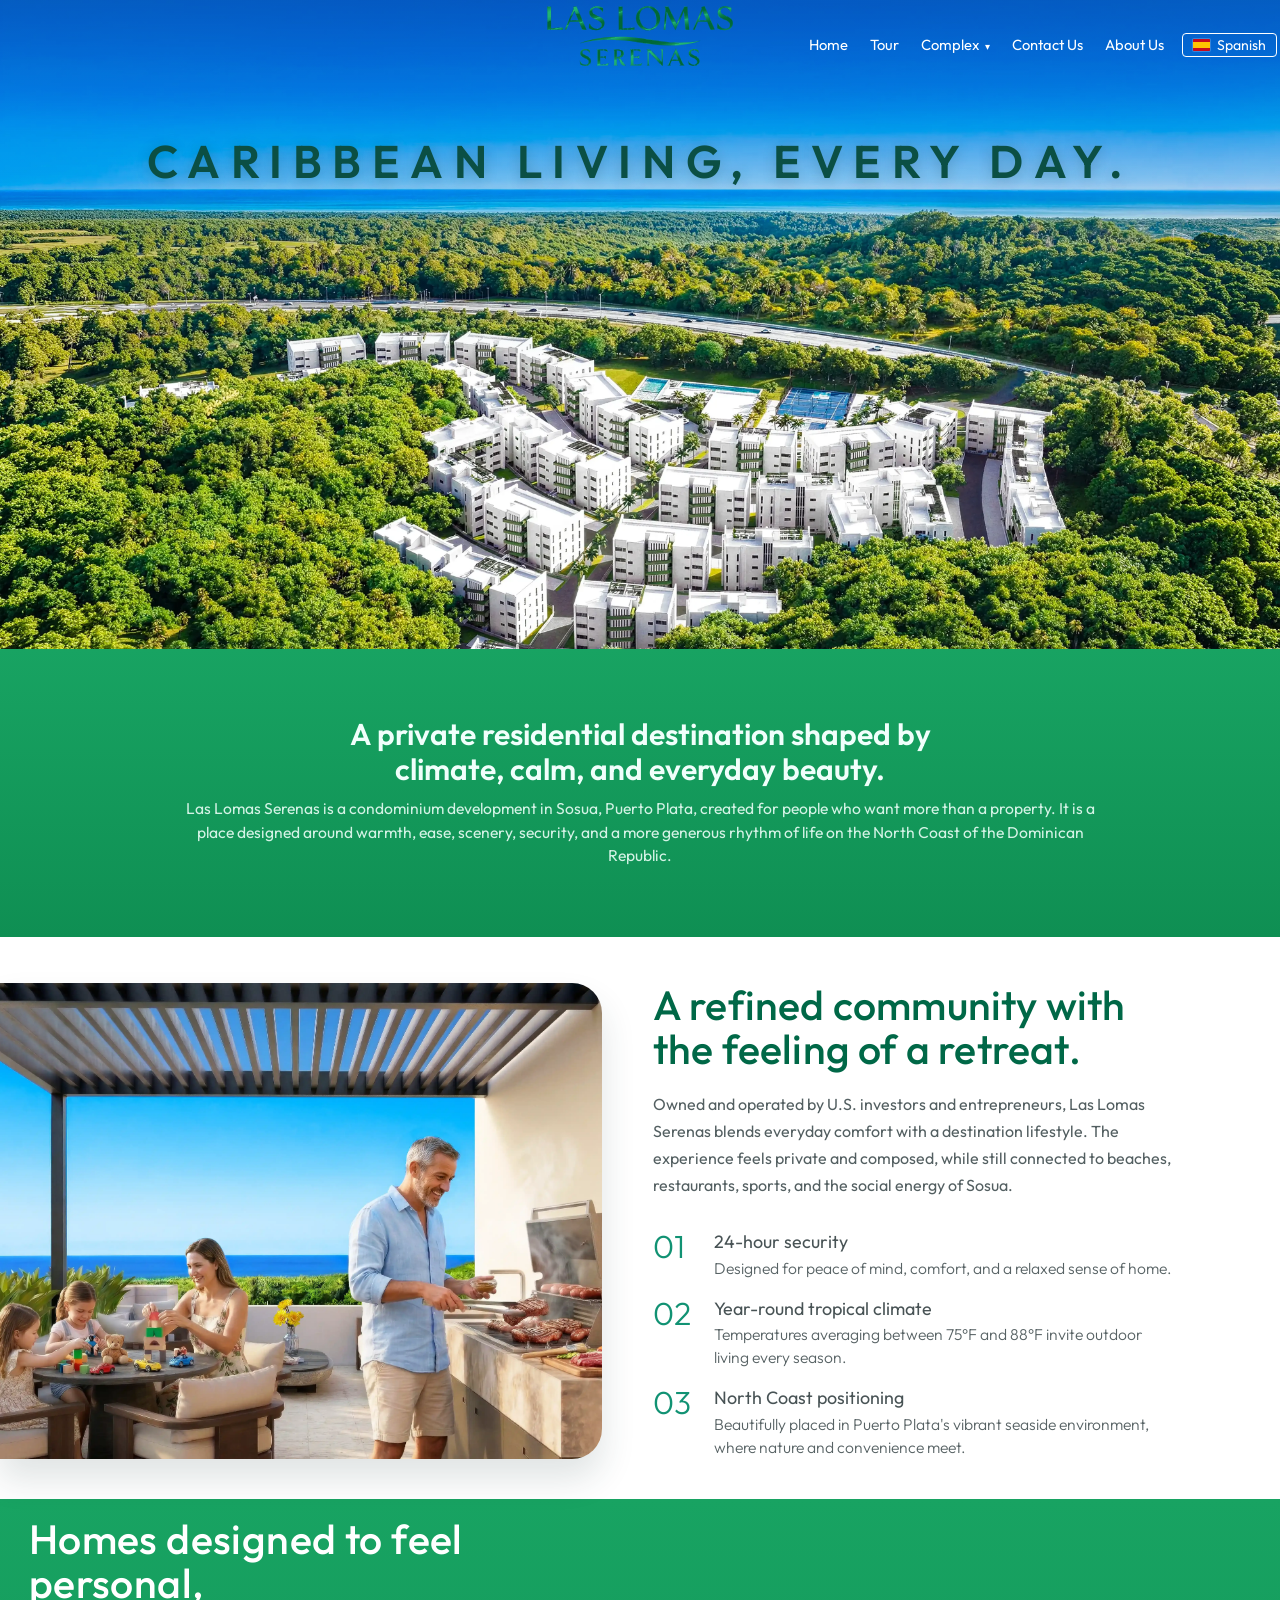
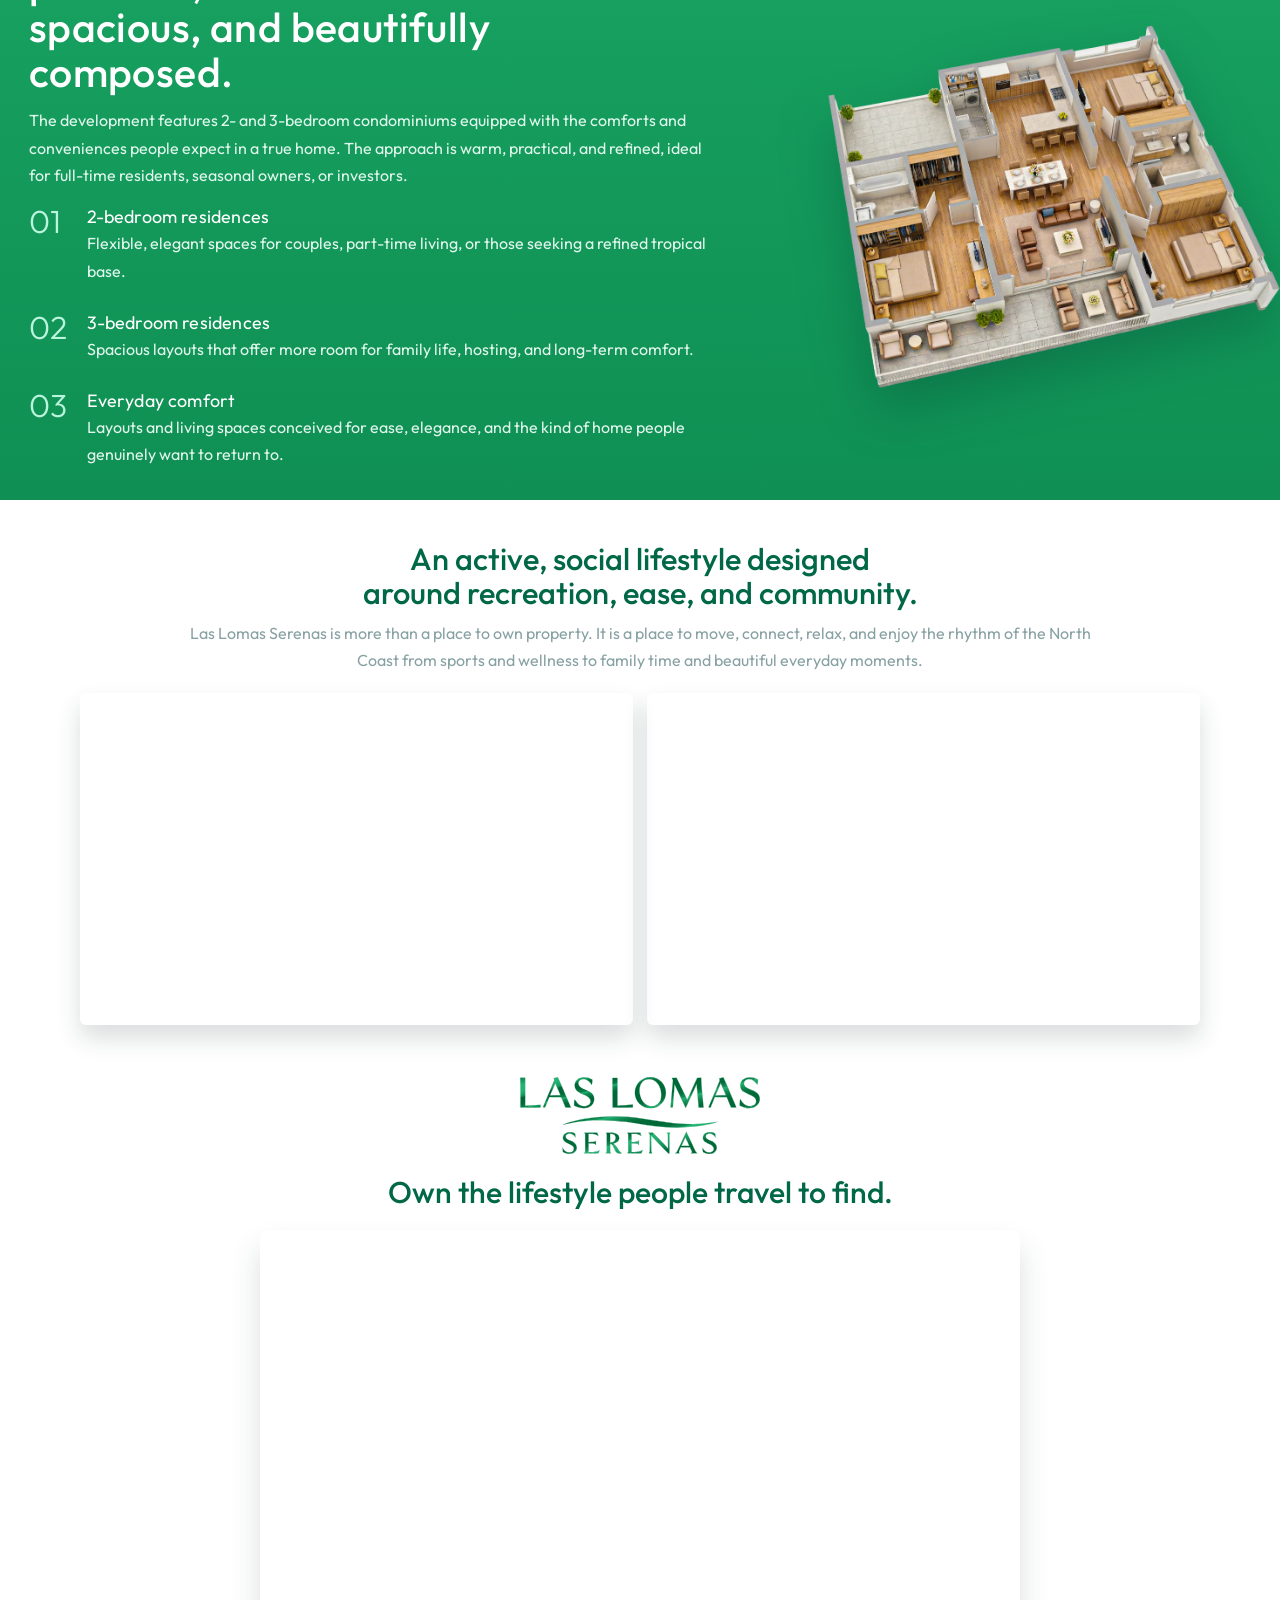
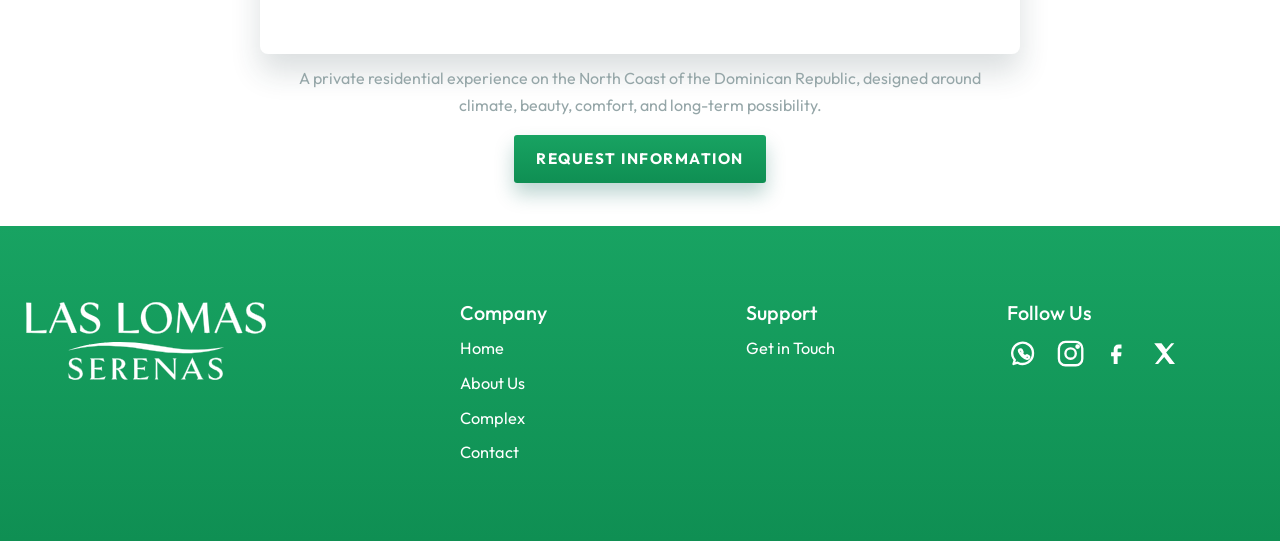
==== commit ddabb182: "fix four to pool-family.webp img" ====
--- a/index.html
+++ b/index.html
@@ -955,7 +955,7 @@
     <p>Las Lomas Serenas is more than a place to own property. It is a place to move, connect, relax, and enjoy the rhythm of the North Coast from sports and wellness to family time and beautiful everyday moments.</p>
     <div class="lls-lifestyle-grid">
       <img src="Amenities2.webp" alt="Lifestyle amenities and sports spaces" loading="lazy" decoding="async">
-      <img src="pool family.webp" alt="Family pool and relaxation lifestyle" loading="lazy" decoding="async">
+      <img src="img/pool-family.webp" alt="Family pool and relaxation lifestyle" loading="lazy" decoding="async">
     </div>
   </section>
 
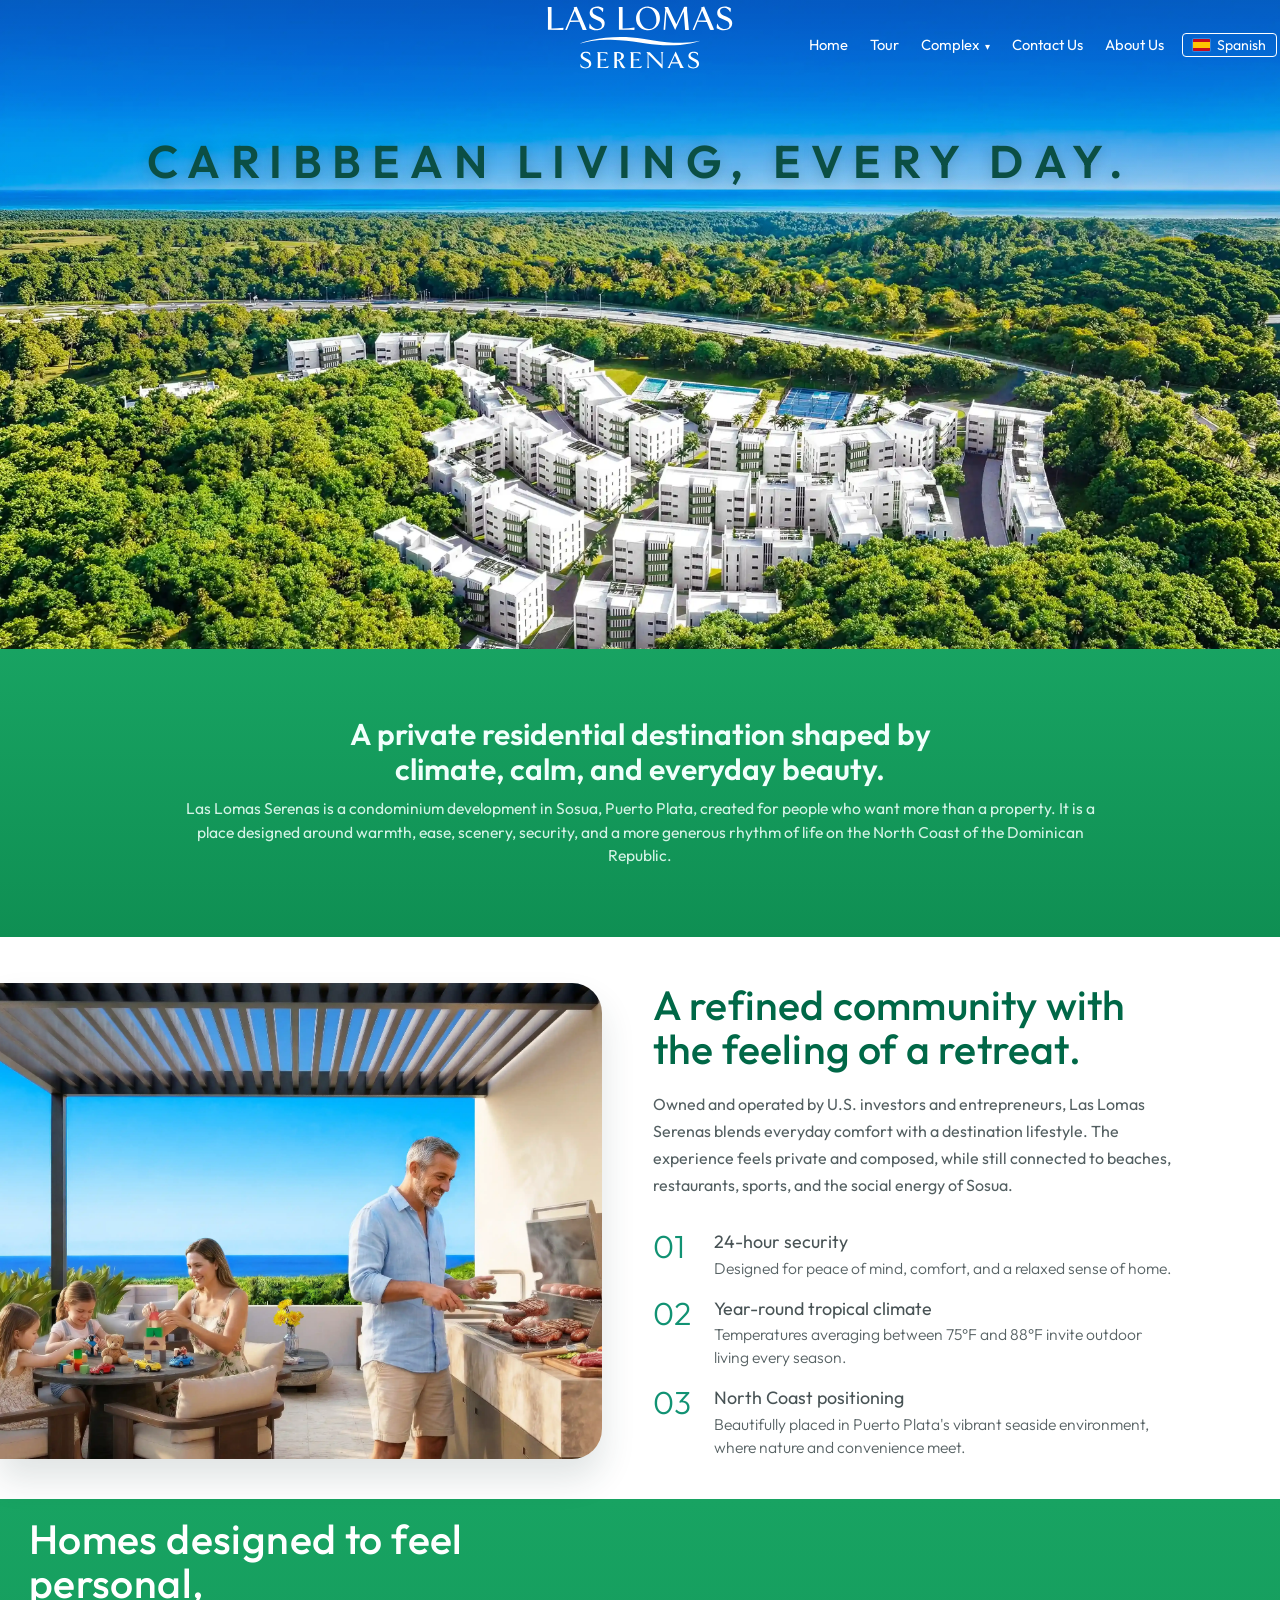
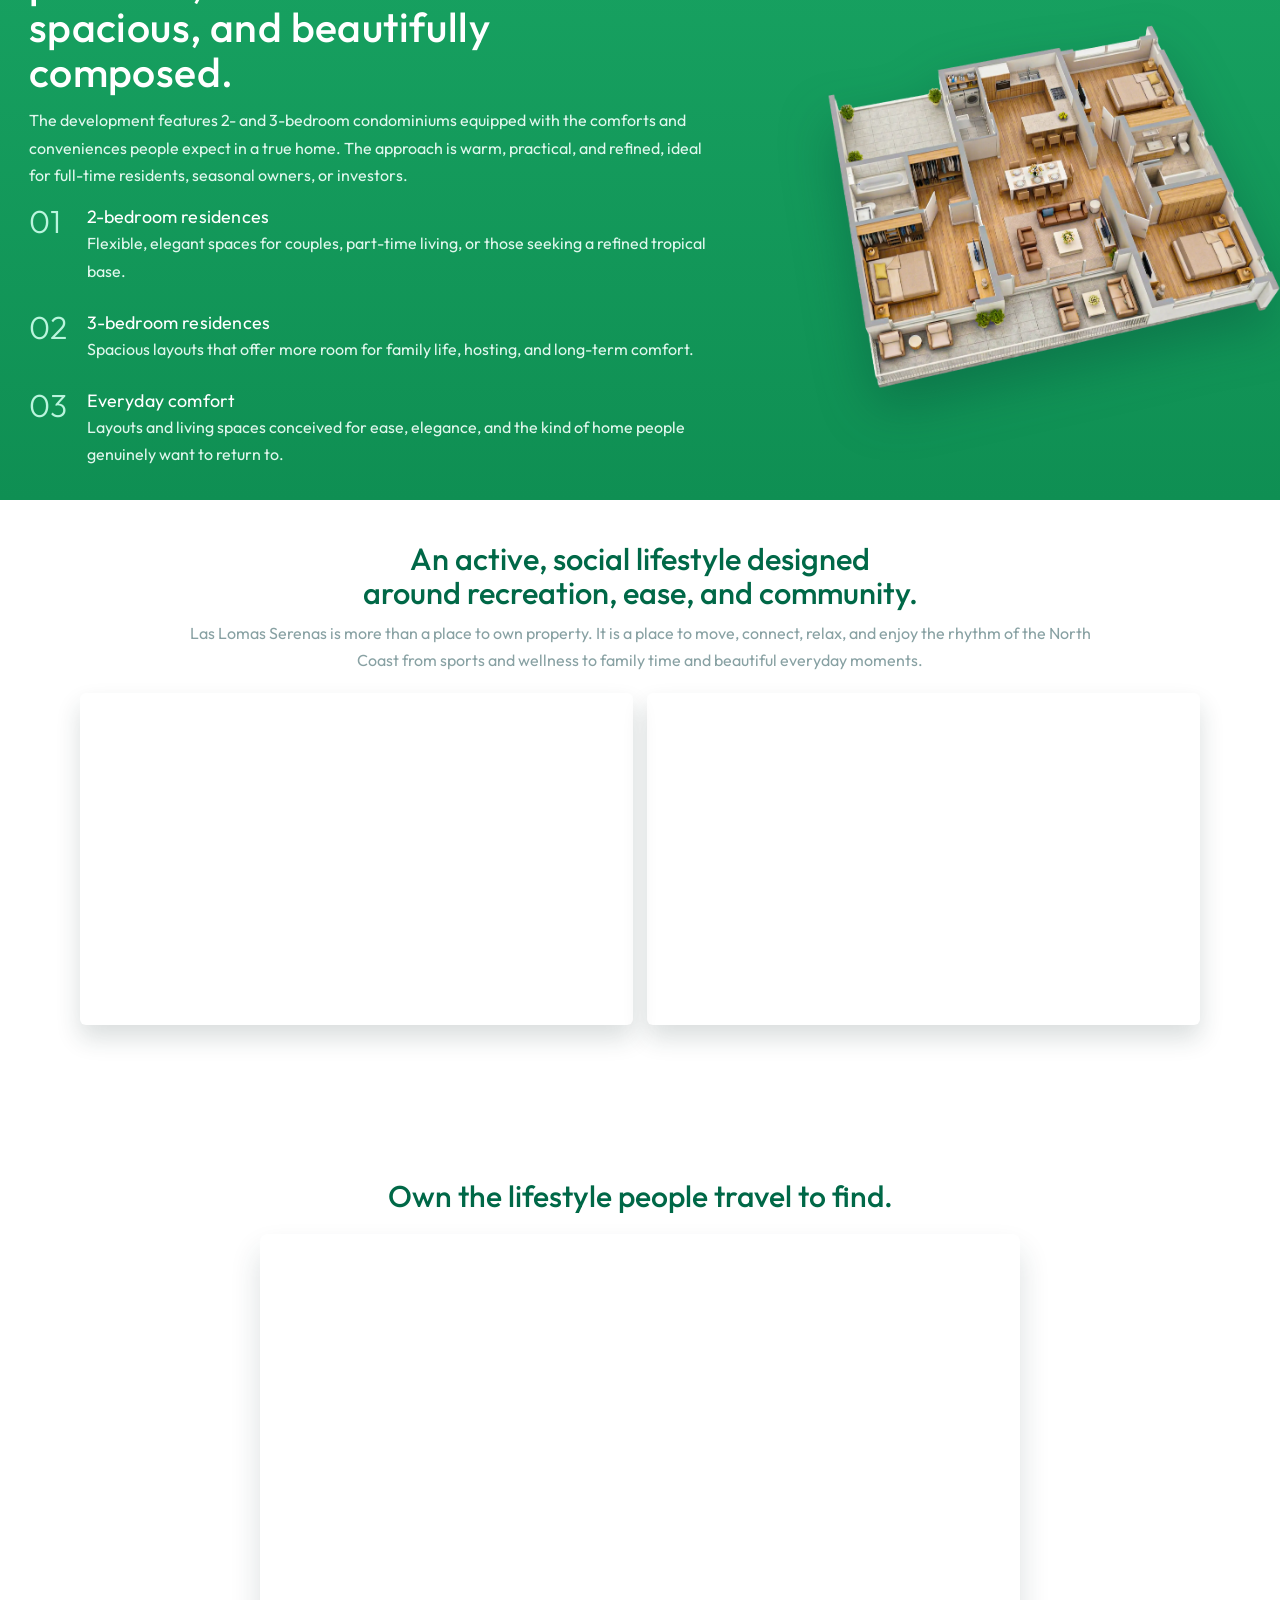
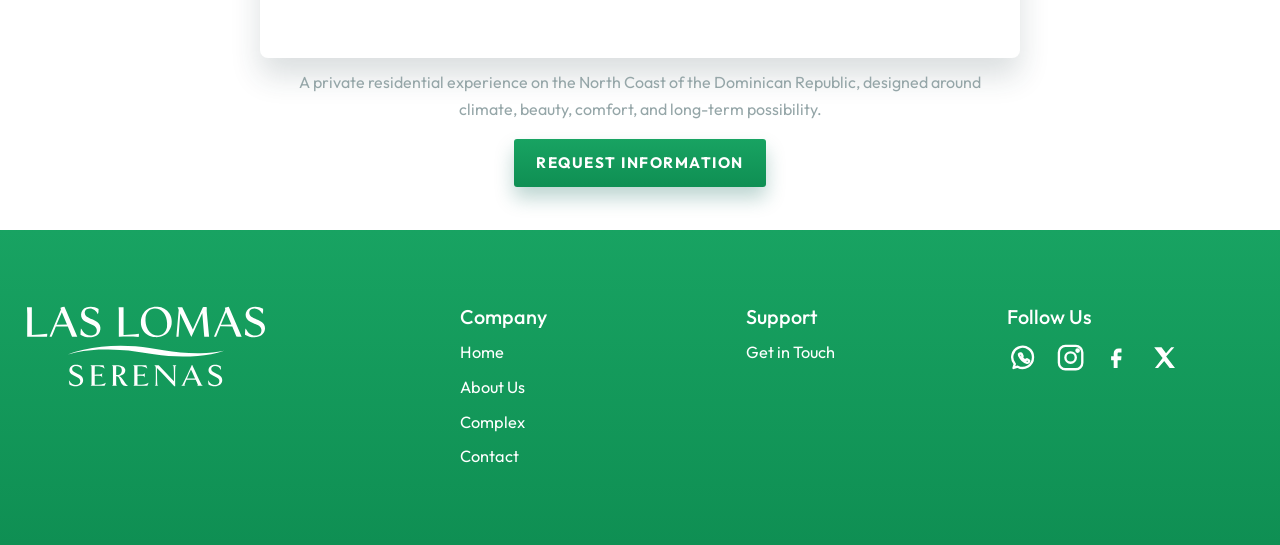
==== commit 457530de: "navbar change logo white theme" ====
--- a/index.html
+++ b/index.html
@@ -7,7 +7,7 @@
   <link rel="preconnect" href="https://fonts.googleapis.com">
   <link rel="preconnect" href="https://fonts.gstatic.com" crossorigin>
   <link href="https://fonts.googleapis.com/css2?family=Outfit:wght@300;400;500;600;700&display=swap" rel="stylesheet">
-  <link rel="preload" href="img/logo.svg" as="image" type="image/svg+xml" fetchpriority="high">
+  <link rel="preload" href="img/wlogo.svg" as="image" type="image/svg+xml" fetchpriority="high">
   <style>
     :root {
       --lls-bg: #ffffff;
@@ -798,7 +798,7 @@
 
     <div class="lls-header-center">
       <a class="lls-header-logo" href="/index.php" aria-label="Las Lomas Serenas Home">
-        <img src="img/logo.svg" alt="Las Lomas Serenas logo" width="527" height="170" decoding="async" fetchpriority="high" onerror="this.onerror=null;this.src='img/logo-fallback.png';">
+        <img src="img/wlogo.svg" alt="Las Lomas Serenas logo" width="527" height="170" decoding="async" fetchpriority="high" onerror="this.onerror=null;this.src='img/logo-fallback.png';">
       </a>
     </div>
 
@@ -961,7 +961,7 @@
 
   <section class="lls-brand lls-container">
     <h2 class="lls-brand-mark">
-      <img src="img/logo.svg" alt="Las Lomas Serenas logo" width="527" height="170" loading="lazy" decoding="async" onerror="this.onerror=null;this.src='img/logo-fallback.png';">
+      <img src="img/wlogo.svg" alt="Las Lomas Serenas logo" width="527" height="170" loading="lazy" decoding="async" onerror="this.onerror=null;this.src='img/logo-fallback.png';">
     </h2>
     <h4>Own the lifestyle people travel to find.</h4>
     <figure class="lls-brand-image">
@@ -1106,7 +1106,7 @@
   <div class="lls-footer-inner">
     <div>
       <h2 class="lls-footer-logo">
-        <img src="img/logo.svg" alt="Las Lomas Serenas logo" width="527" height="170" loading="lazy" decoding="async" onerror="this.onerror=null;this.src='img/logo-fallback.png';">
+        <img src="img/wlogo.svg" alt="Las Lomas Serenas logo" width="527" height="170" loading="lazy" decoding="async" onerror="this.onerror=null;this.src='img/logo-fallback.png';">
       </h2>
     </div>
 
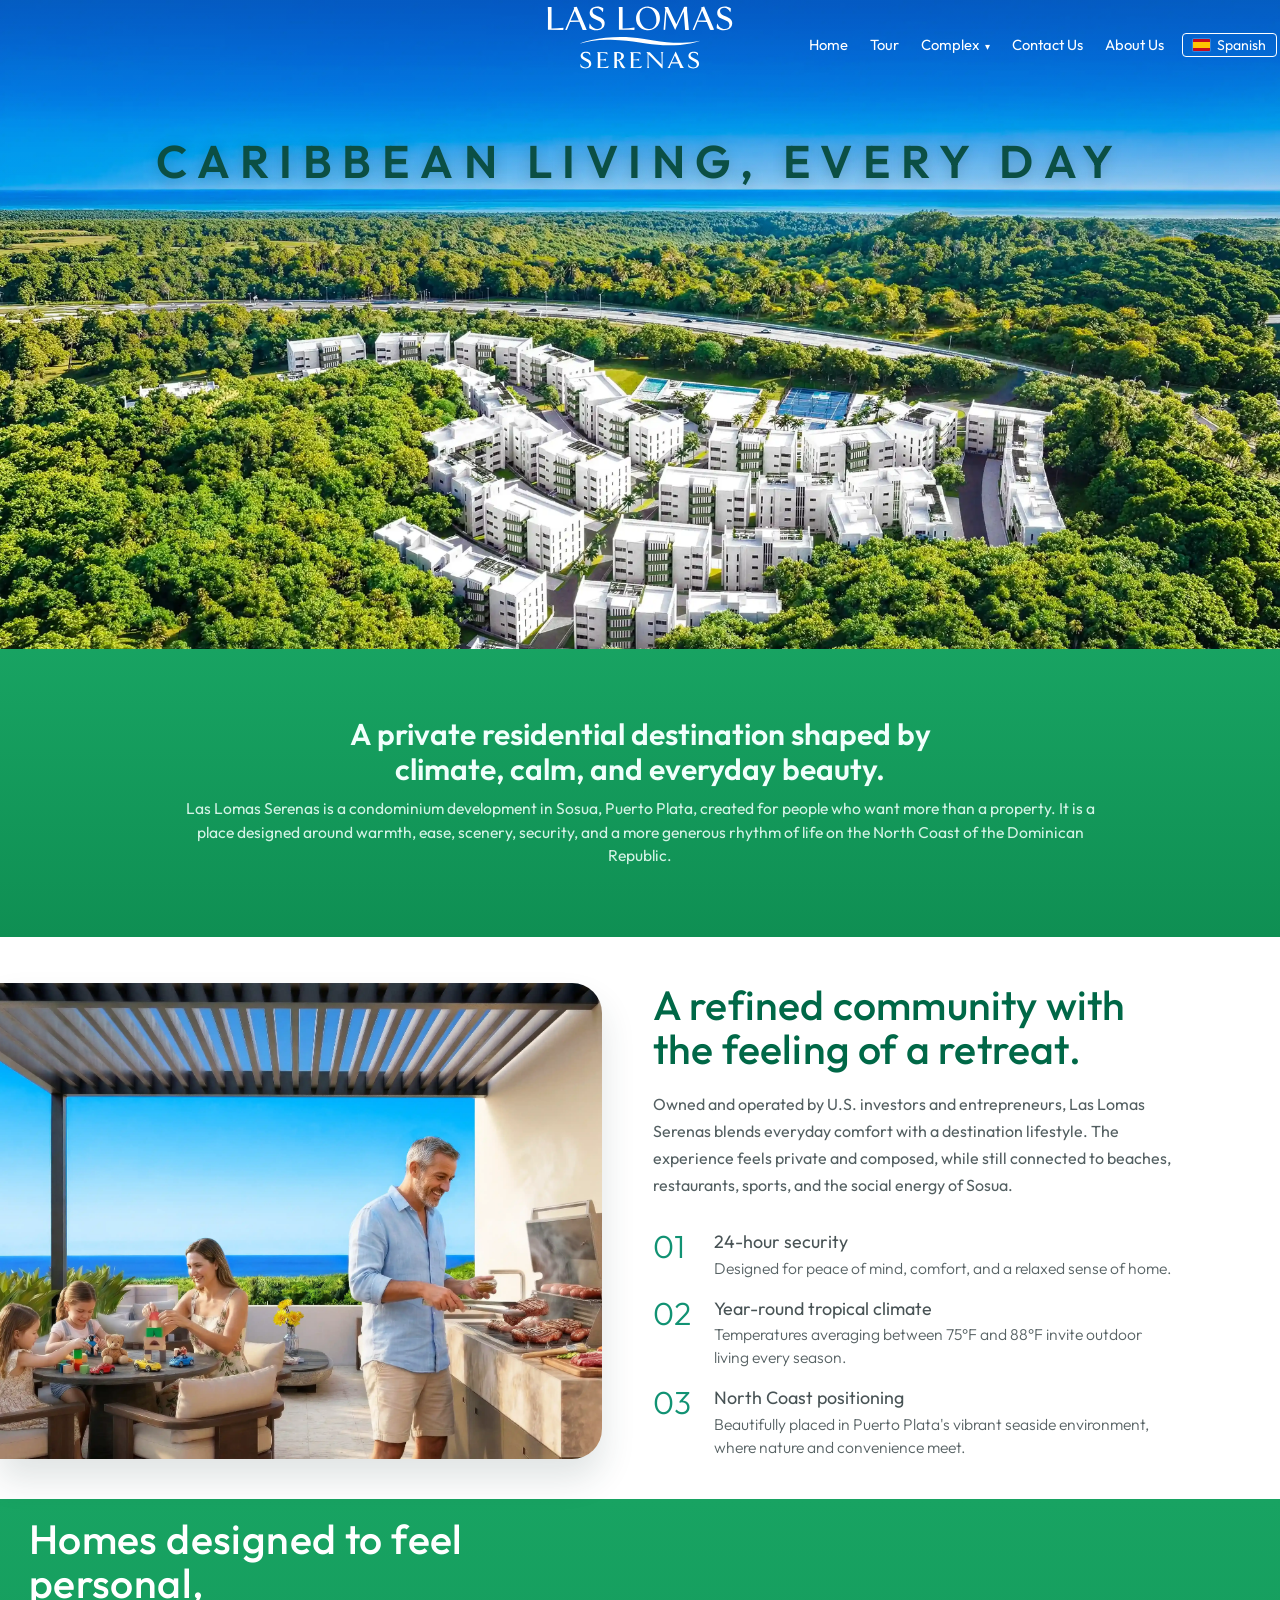
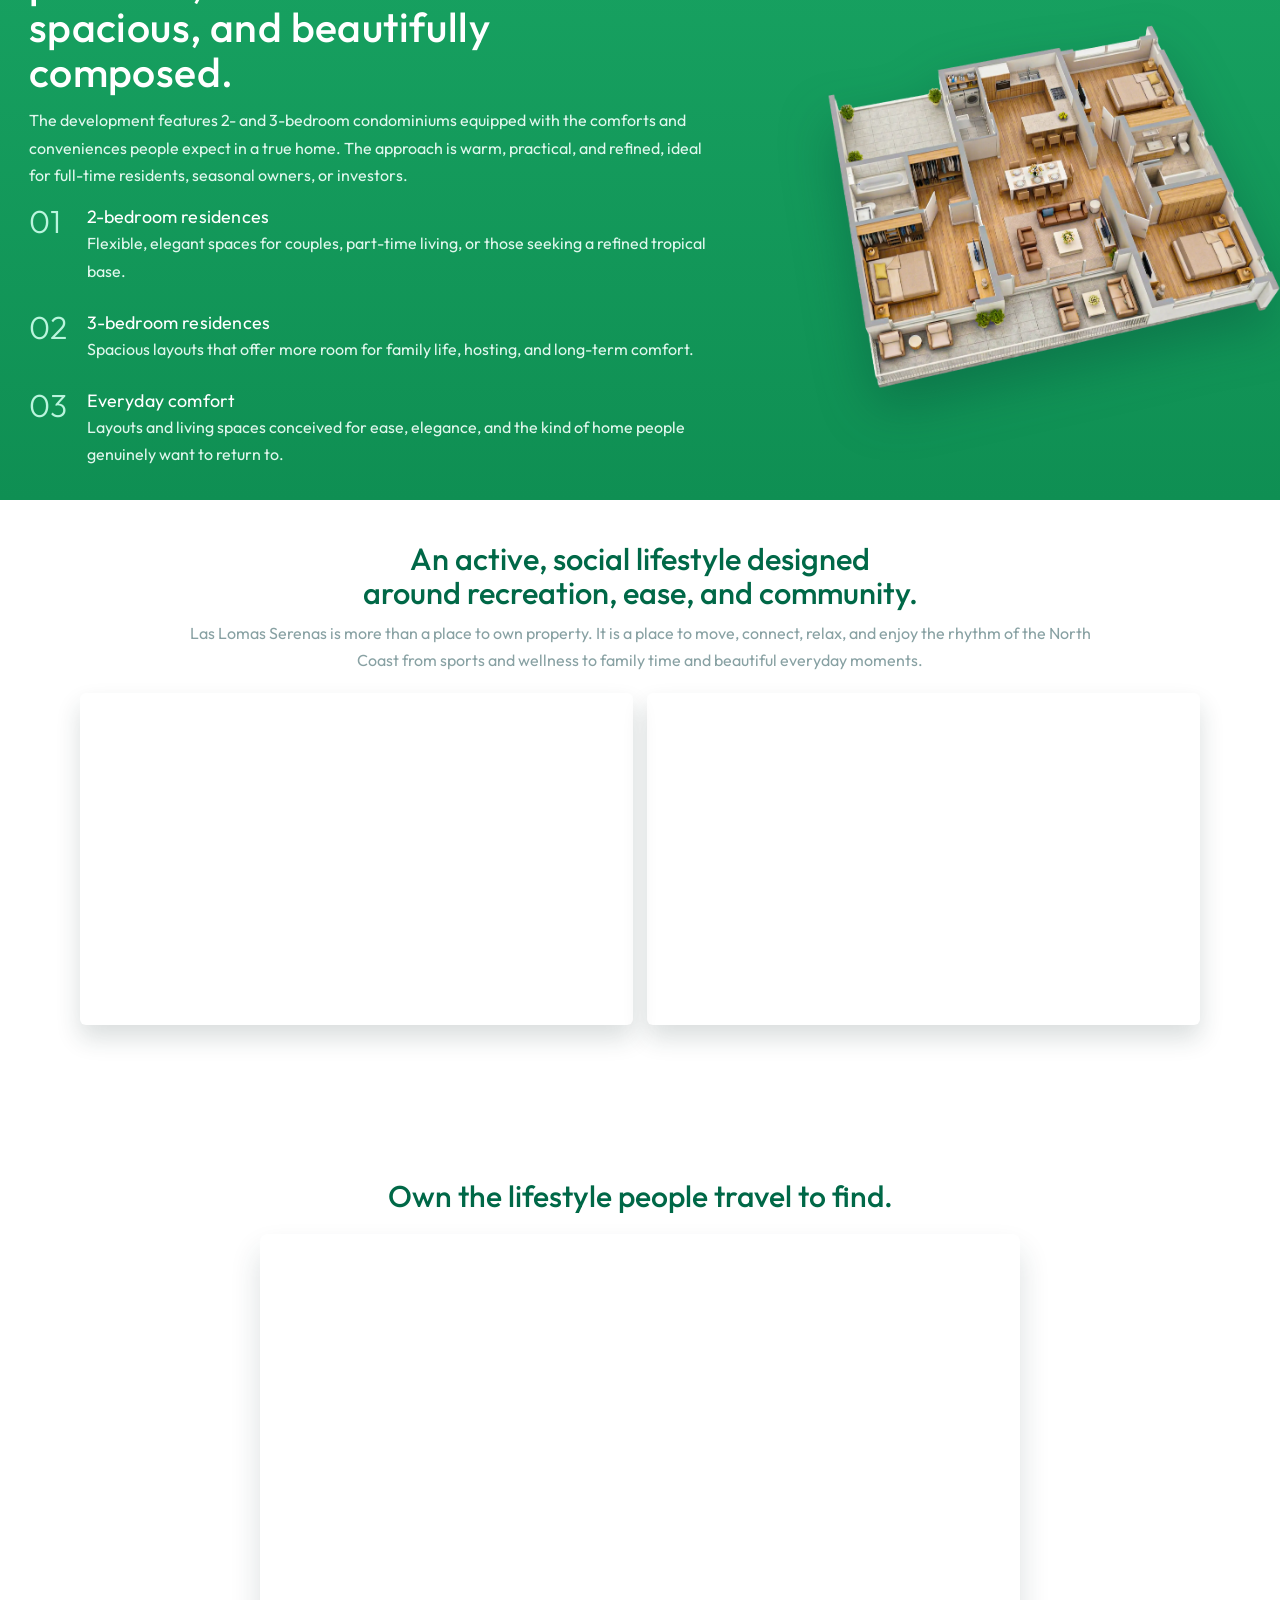
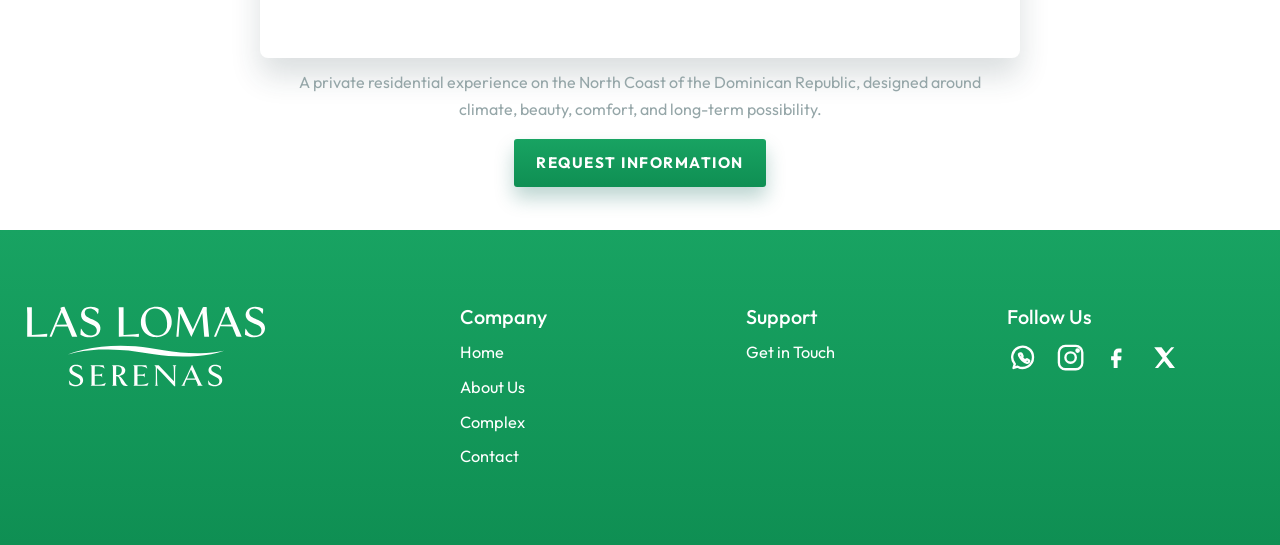
==== commit 13f968d0: "mmg" ====
--- a/index.html
+++ b/index.html
@@ -868,7 +868,7 @@
 
   <section class="lls-hero">
     <div class="lls-hero-content">
-      <h1>Caribbean Living, Every Day.</h1>
+      <h1>Caribbean Living, Every Day</h1>
     </div>
   </section>
 
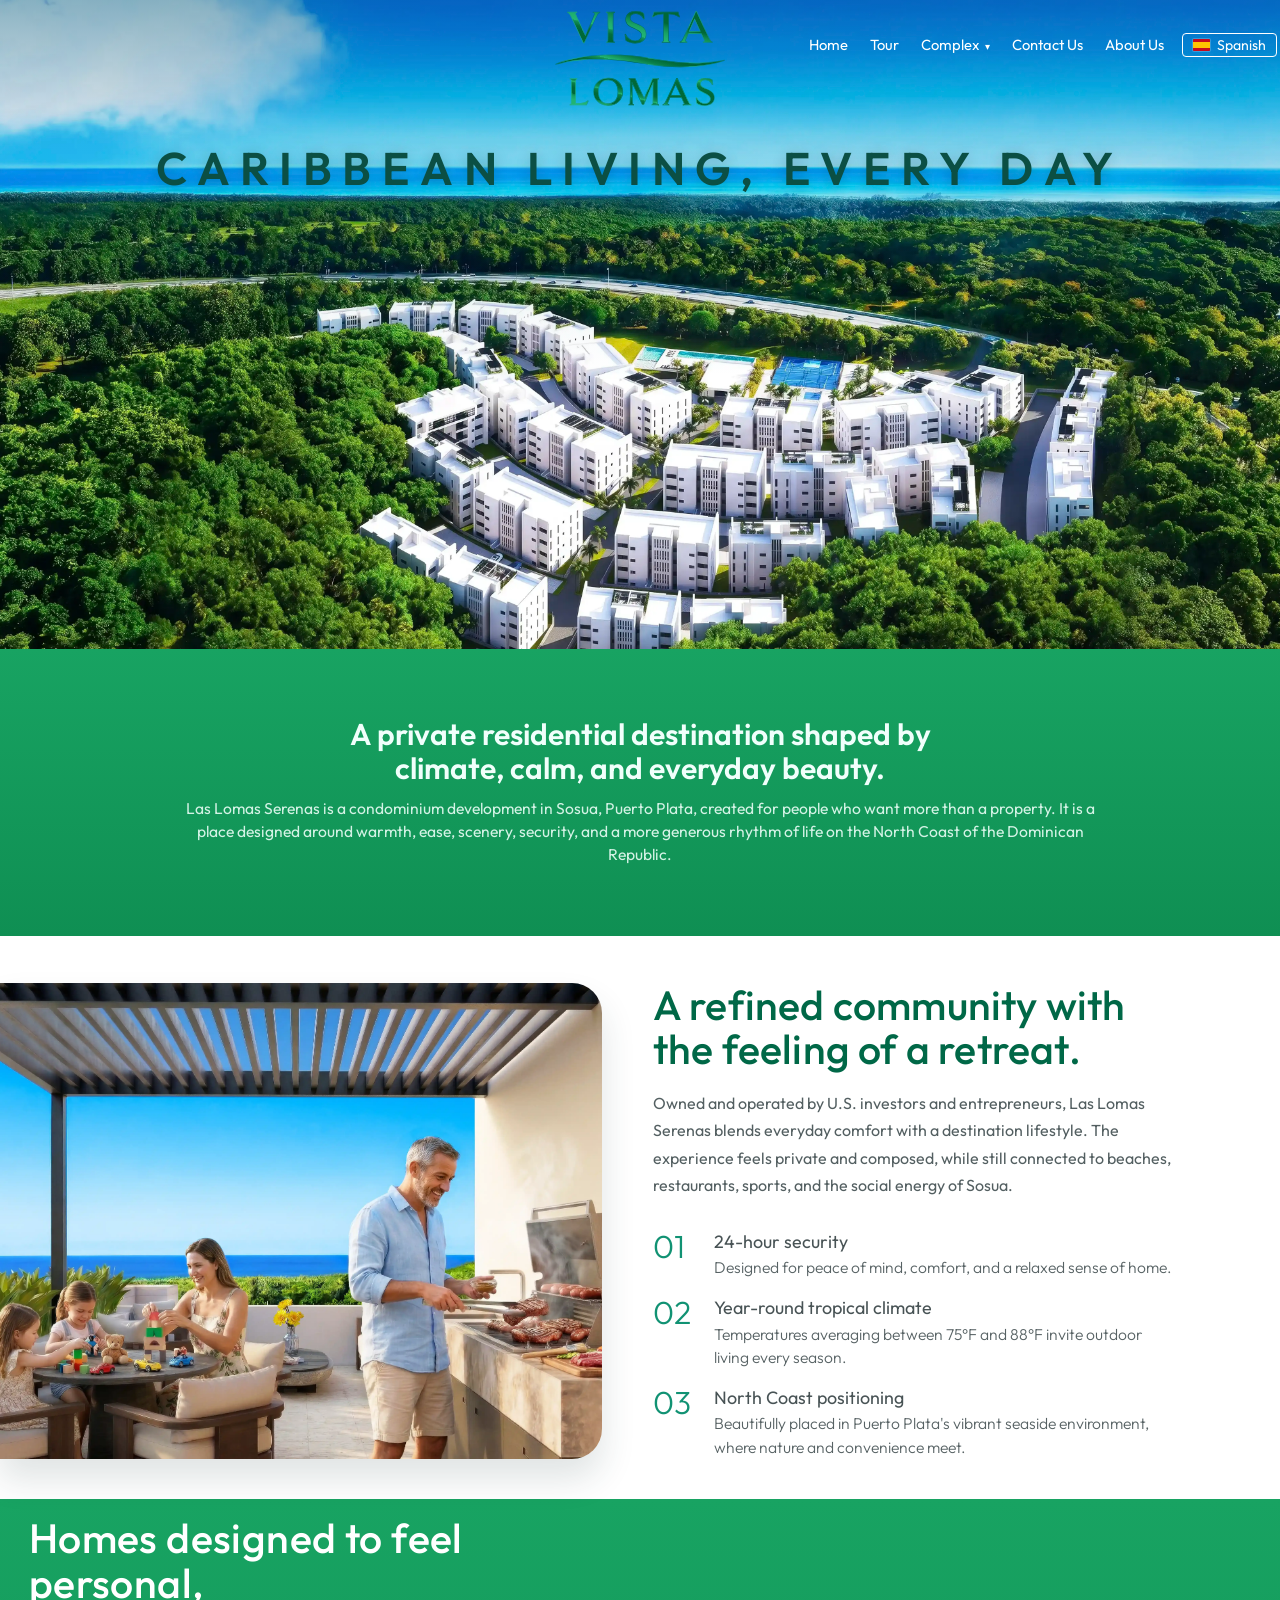
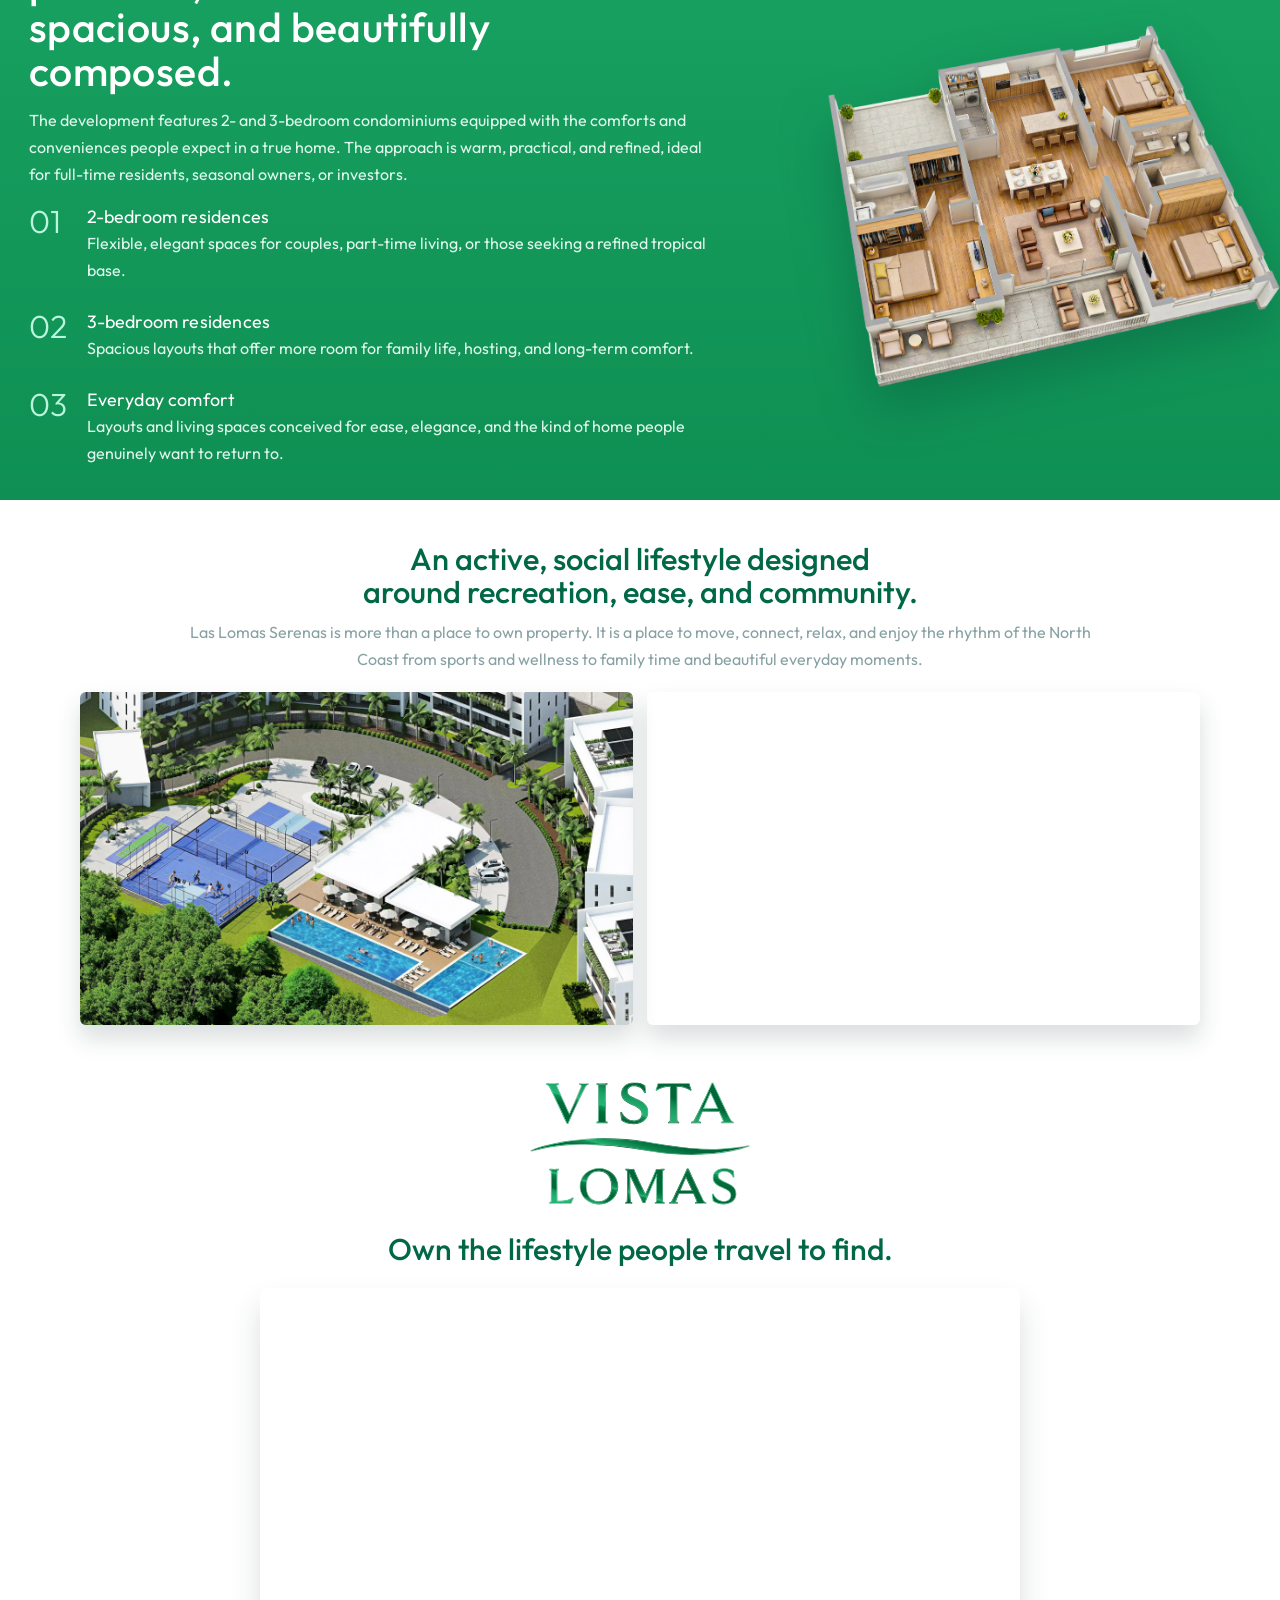
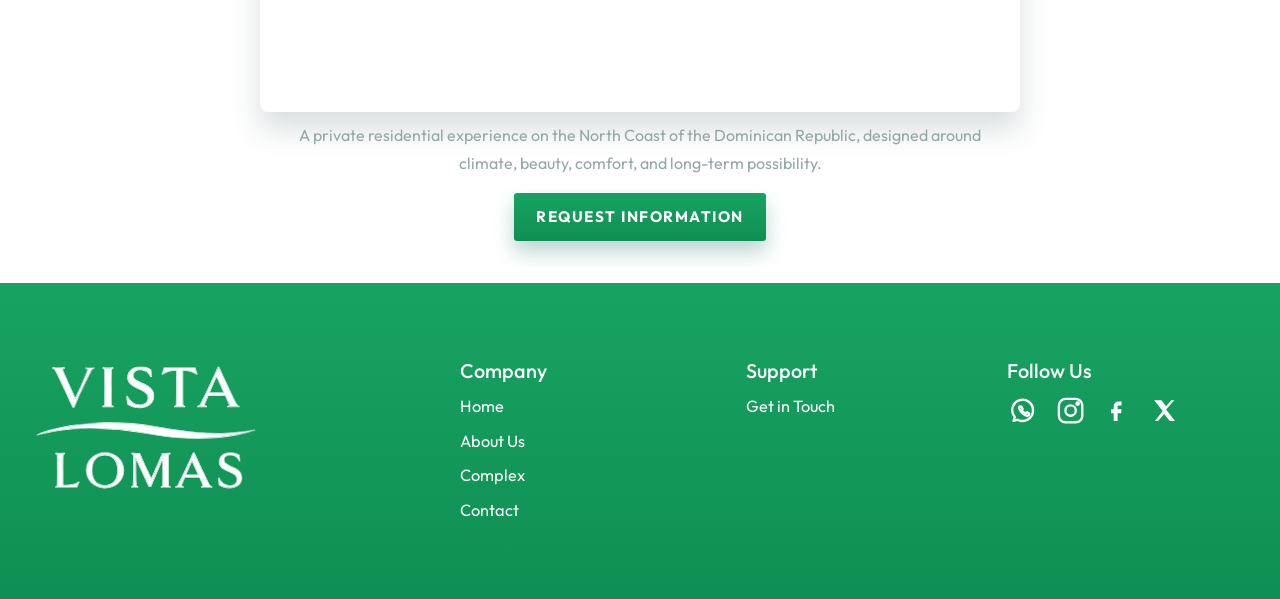
==== commit 1a61bba6: "Organizacion" ====
--- a/index.html
+++ b/index.html
@@ -7,7 +7,7 @@
   <link rel="preconnect" href="https://fonts.googleapis.com">
   <link rel="preconnect" href="https://fonts.gstatic.com" crossorigin>
   <link href="https://fonts.googleapis.com/css2?family=Outfit:wght@300;400;500;600;700&display=swap" rel="stylesheet">
-  <link rel="preload" href="img/wlogo.svg" as="image" type="image/svg+xml" fetchpriority="high">
+  <link rel="preload" href="img/shared/wlogo.svg" as="image" type="image/svg+xml" fetchpriority="high">
   <style>
     :root {
       --lls-bg: #ffffff;
@@ -58,7 +58,7 @@
       margin-top: calc(-1 * var(--lls-header-overlay, 122px));
       padding-top: var(--lls-header-overlay, 122px);
       min-height: 650px;
-      background-image: url("img/Master_Plan.webp");
+      background-image: url("img/shared/Master_Plan.webp");
       background-size: cover;
       background-position: center 28%;
       border-bottom: 0;
@@ -737,57 +737,148 @@
 
   @media (max-width: 960px) {
     :root {
-      --lls-header-overlay: 132px;
+      --lls-header-overlay: 72px;
     }
 
     .lls-header-inner {
       --lls-side-column: 0px;
       width: calc(100% - 1.4rem);
-      min-height: 78px;
-      padding-top: 6px;
-      display: grid;
-      grid-template-columns: 1fr;
-      justify-items: center;
-      gap: 0.7rem;
+      min-height: 72px;
+      padding-top: 0;
+      display: flex;
+      justify-content: space-between;
+      align-items: center;
+      gap: 0;
     }
 
     .lls-header-spacer {
       display: none;
     }
 
+    .lls-header-center {
+      align-items: center;
+    }
+
+    .lls-header-logo {
+      width: clamp(120px, 32vw, 180px);
+    }
+
     .lls-header-right {
-      width: auto;
-      flex: 0 1 auto;
+      display: none;
+    }
+
+    .lls-menu-toggle {
+      display: flex;
+      flex-direction: column;
       justify-content: center;
+      gap: 5px;
+      width: 44px;
+      height: 44px;
+      padding: 8px;
+      background: transparent;
+      border: none;
+      cursor: pointer;
+      flex-shrink: 0;
+    }
+
+    .lls-menu-toggle span {
+      display: block;
+      width: 100%;
+      height: 2px;
+      background: #ffffff;
+      border-radius: 2px;
+      transition: transform 0.25s ease, opacity 0.2s ease;
+      transform-origin: center;
+    }
+
+    .lls-header.is-menu-open .lls-menu-toggle span:nth-child(1) {
+      transform: translateY(7px) rotate(45deg);
+    }
+
+    .lls-header.is-menu-open .lls-menu-toggle span:nth-child(2) {
+      opacity: 0;
+      transform: scaleX(0);
+    }
+
+    .lls-header.is-menu-open .lls-menu-toggle span:nth-child(3) {
+      transform: translateY(-7px) rotate(-45deg);
+    }
+
+    .lls-mobile-menu {
+      display: none;
+      position: fixed;
+      top: var(--lls-header-overlay, 72px);
+      left: 0;
+      right: 0;
+      background: rgba(11, 79, 51, 0.97);
+      backdrop-filter: blur(12px);
+      -webkit-backdrop-filter: blur(12px);
+      padding: 1.5rem 1.6rem 2rem;
+      z-index: 999;
+      flex-direction: column;
+      gap: 0;
+      animation: lls-menu-in 0.22s ease forwards;
+    }
+
+    .lls-header.is-menu-open ~ .lls-mobile-menu,
+    .lls-mobile-menu.is-open {
+      display: flex;
+    }
+
+    @keyframes lls-menu-in {
+      from { opacity: 0; transform: translateY(-8px); }
+      to   { opacity: 1; transform: translateY(0); }
+    }
+
+    .lls-mobile-menu a {
+      display: block;
+      color: #ffffff;
+      font-family: "Outfit", "Segoe UI", Arial, sans-serif;
+      font-size: 1.1rem;
+      font-weight: 500;
+      text-decoration: none;
+      padding: 0.85rem 0;
+      border-bottom: 1px solid rgba(255,255,255,0.12);
+    }
+
+    .lls-mobile-menu a:last-child {
+      border-bottom: none;
+    }
+
+    .lls-mobile-menu .lls-mobile-lang {
+      margin-top: 1.2rem;
+      display: inline-flex;
+      align-items: center;
+      gap: 8px;
+      border: 1px solid rgba(255,255,255,0.5);
+      padding: 6px 14px;
+      border-radius: 4px;
+      font-size: 0.95rem;
+      font-weight: 400;
+      width: fit-content;
+    }
+
+    .lls-header.is-compact .lls-header-inner {
+      min-height: 72px;
       padding-top: 0;
-      gap: 14px;
-      text-align: center;
-      flex-wrap: wrap;
+      align-items: center;
+    }
+
+    .lls-header.is-compact .lls-header-logo {
+      opacity: 1;
       transform: none;
-    }
-
-    .lls-nav-list {
-      gap: 14px;
-      justify-content: center;
-      flex-wrap: wrap;
-    }
-
-    .lls-header.is-compact .lls-header-inner {
-      min-height: 78px;
-      padding-top: 6px;
-      gap: 0.7rem;
-      align-items: flex-start;
-    }
-
-    .lls-header.is-compact .lls-header-logo {
-      opacity: 0;
-      transform: translateY(-8px) scale(0.94);
-      pointer-events: none;
+      pointer-events: auto;
     }
 
     .lls-header.is-compact .lls-header-right {
-      min-height: 64px;
-      align-items: center;
+      display: none;
+    }
+  }
+
+  @media (min-width: 961px) {
+    .lls-menu-toggle,
+    .lls-mobile-menu {
+      display: none !important;
     }
   }
 </style>
@@ -798,7 +889,7 @@
 
     <div class="lls-header-center">
       <a class="lls-header-logo" href="/index.php" aria-label="Las Lomas Serenas Home">
-        <img src="img/wlogo.svg" alt="Las Lomas Serenas logo" width="527" height="170" decoding="async" fetchpriority="high" onerror="this.onerror=null;this.src='img/logo-fallback.png';">
+        <img src="img/shared/wlogo.svg" alt="Las Lomas Serenas logo" width="527" height="170" decoding="async" fetchpriority="high" onerror="this.onerror=null;this.src='img/shared/logo-fallback.png';">
       </a>
     </div>
 
@@ -818,8 +909,26 @@
         <span>Spanish</span>
       </a>
     </div>
+
+    <button class="lls-menu-toggle" aria-label="Toggle navigation menu" aria-expanded="false" aria-controls="lls-mobile-menu">
+      <span></span>
+      <span></span>
+      <span></span>
+    </button>
   </div>
 </header>
+
+<nav class="lls-mobile-menu" id="lls-mobile-menu" aria-label="Mobile navigation" aria-hidden="true">
+  <a href="/index.php">Home</a>
+  <a href="/">Tour</a>
+  <a href="/index.php#complex">Complex</a>
+  <a href="/index.php#contact">Contact Us</a>
+  <a href="/index.php#about">About Us</a>
+  <a class="lls-mobile-lang" href="/index.php" aria-label="Selected language Spanish">
+    <span class="lls-flag-es" aria-hidden="true"></span>
+    <span>Spanish</span>
+  </a>
+</nav>
 
 <script>
   (function () {
@@ -863,6 +972,51 @@
     if (document.fonts && document.fonts.ready) {
       document.fonts.ready.then(syncHeaderOverlay);
     }
+  })();
+
+  (function () {
+    var toggle = document.querySelector('.lls-menu-toggle');
+    var menu = document.getElementById('lls-mobile-menu');
+    var header = document.getElementById('site-header');
+    if (!toggle || !menu) return;
+
+    function openMenu() {
+      menu.classList.add('is-open');
+      menu.setAttribute('aria-hidden', 'false');
+      header.classList.add('is-menu-open');
+      toggle.setAttribute('aria-expanded', 'true');
+      document.body.style.overflow = 'hidden';
+    }
+
+    function closeMenu() {
+      menu.classList.remove('is-open');
+      menu.setAttribute('aria-hidden', 'true');
+      header.classList.remove('is-menu-open');
+      toggle.setAttribute('aria-expanded', 'false');
+      document.body.style.overflow = '';
+    }
+
+    toggle.addEventListener('click', function () {
+      if (menu.classList.contains('is-open')) {
+        closeMenu();
+      } else {
+        openMenu();
+      }
+    });
+
+    menu.querySelectorAll('a').forEach(function (link) {
+      link.addEventListener('click', closeMenu);
+    });
+
+    document.addEventListener('click', function (e) {
+      if (menu.classList.contains('is-open') && !menu.contains(e.target) && !toggle.contains(e.target)) {
+        closeMenu();
+      }
+    });
+
+    window.addEventListener('resize', function () {
+      if (window.innerWidth > 960) closeMenu();
+    });
   })();
 </script>
 
@@ -955,17 +1109,17 @@
     <p>Las Lomas Serenas is more than a place to own property. It is a place to move, connect, relax, and enjoy the rhythm of the North Coast from sports and wellness to family time and beautiful everyday moments.</p>
     <div class="lls-lifestyle-grid">
       <img src="Amenities2.webp" alt="Lifestyle amenities and sports spaces" loading="lazy" decoding="async">
-      <img src="img/pool-family.webp" alt="Family pool and relaxation lifestyle" loading="lazy" decoding="async">
+      <img src="img/shared/pool-family.webp" alt="Family pool and relaxation lifestyle" loading="lazy" decoding="async">
     </div>
   </section>
 
   <section class="lls-brand lls-container">
     <h2 class="lls-brand-mark">
-      <img src="img/wlogo.svg" alt="Las Lomas Serenas logo" width="527" height="170" loading="lazy" decoding="async" onerror="this.onerror=null;this.src='img/logo-fallback.png';">
+      <img src="img/shared/wlogo.svg" alt="Las Lomas Serenas logo" width="527" height="170" loading="lazy" decoding="async" onerror="this.onerror=null;this.src='img/shared/logo-fallback.png';">
     </h2>
     <h4>Own the lifestyle people travel to find.</h4>
     <figure class="lls-brand-image">
-      <img src="img/front-green.webp" alt="Las Lomas Serenas main entrance" loading="lazy" decoding="async" onerror="this.onerror=null;this.src='paginas/Front Green.webp';">
+      <img src="img/home/front-green.webp" alt="Las Lomas Serenas main entrance" loading="lazy" decoding="async">
     </figure>
     <p class="lls-brand-caption">A private residential experience on the North Coast of the Dominican Republic, designed around climate, beauty, comfort, and long-term possibility.</p>
     <a class="lls-cta" href="#contact">Request Information</a>
@@ -1106,7 +1260,7 @@
   <div class="lls-footer-inner">
     <div>
       <h2 class="lls-footer-logo">
-        <img src="img/wlogo.svg" alt="Las Lomas Serenas logo" width="527" height="170" loading="lazy" decoding="async" onerror="this.onerror=null;this.src='img/logo-fallback.png';">
+        <img src="img/shared/wlogo.svg" alt="Las Lomas Serenas logo" width="527" height="170" loading="lazy" decoding="async" onerror="this.onerror=null;this.src='img/shared/logo-fallback.png';">
       </h2>
     </div>
 
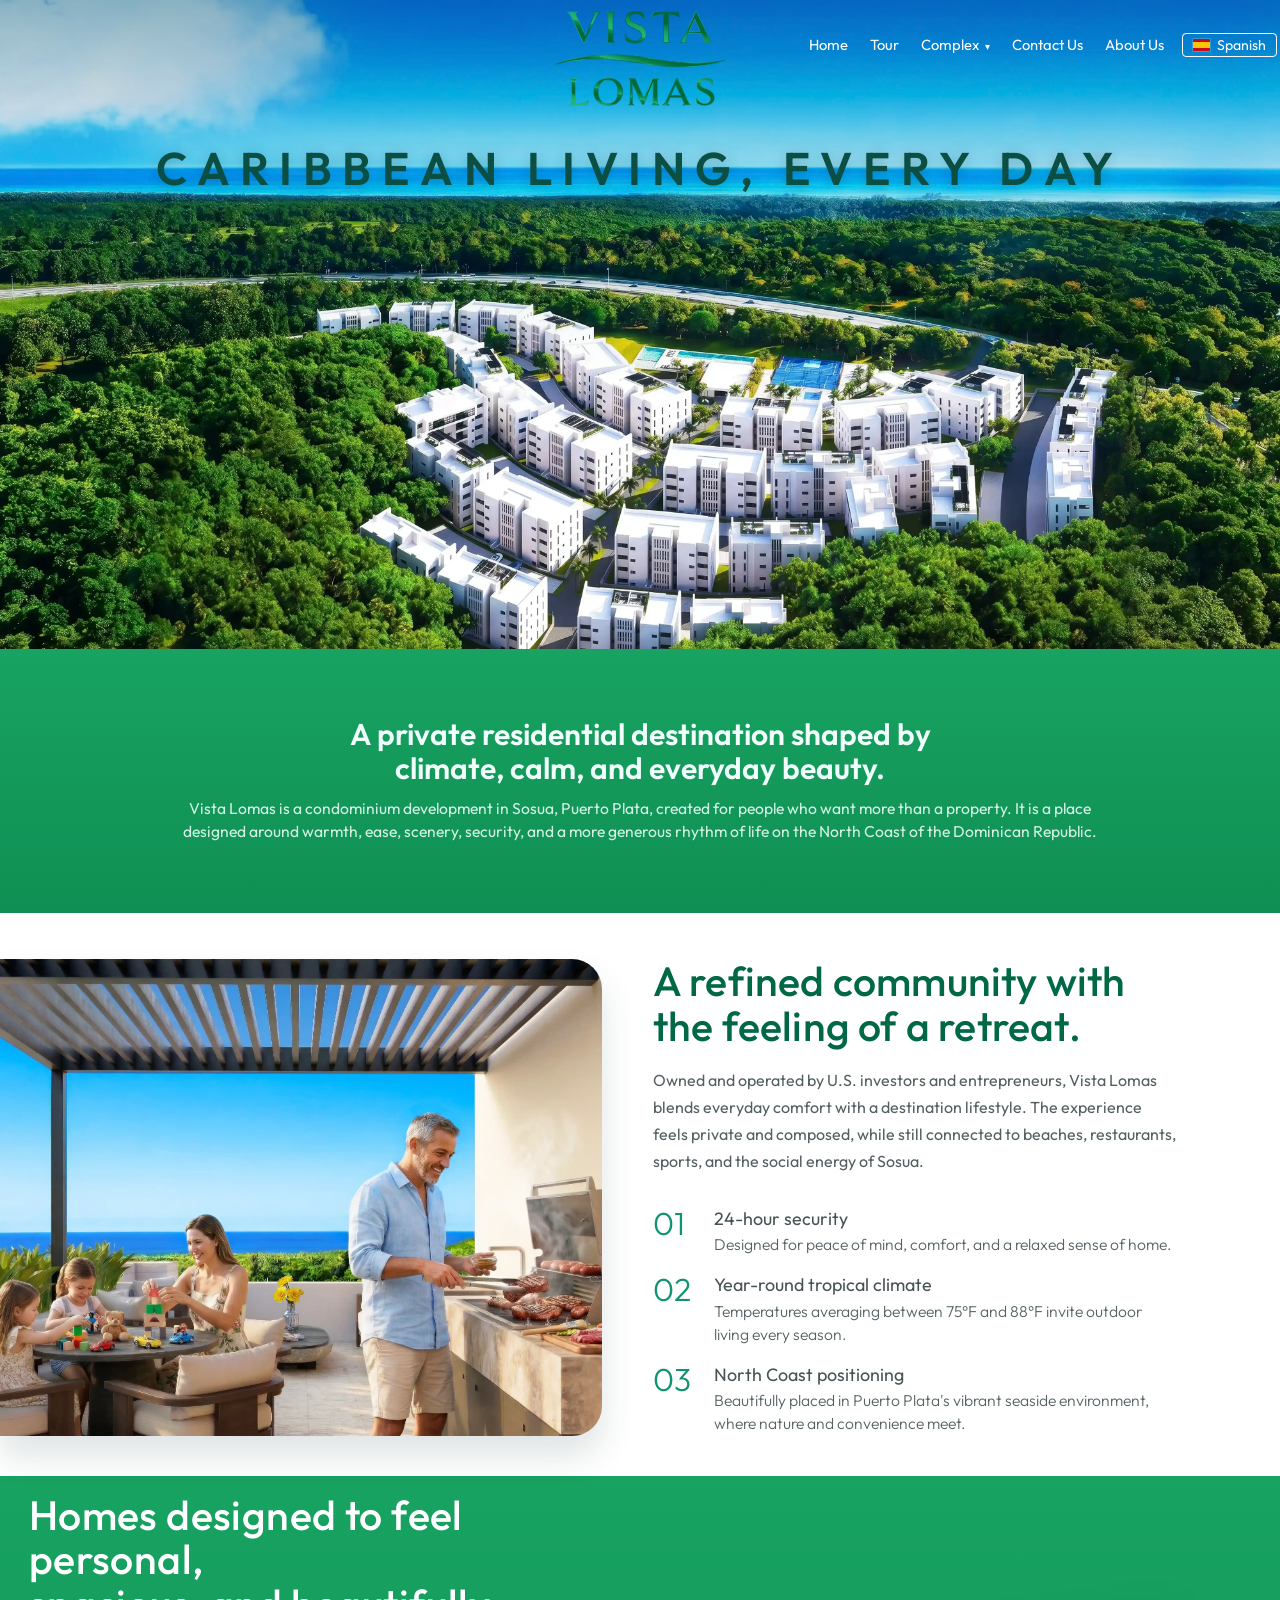
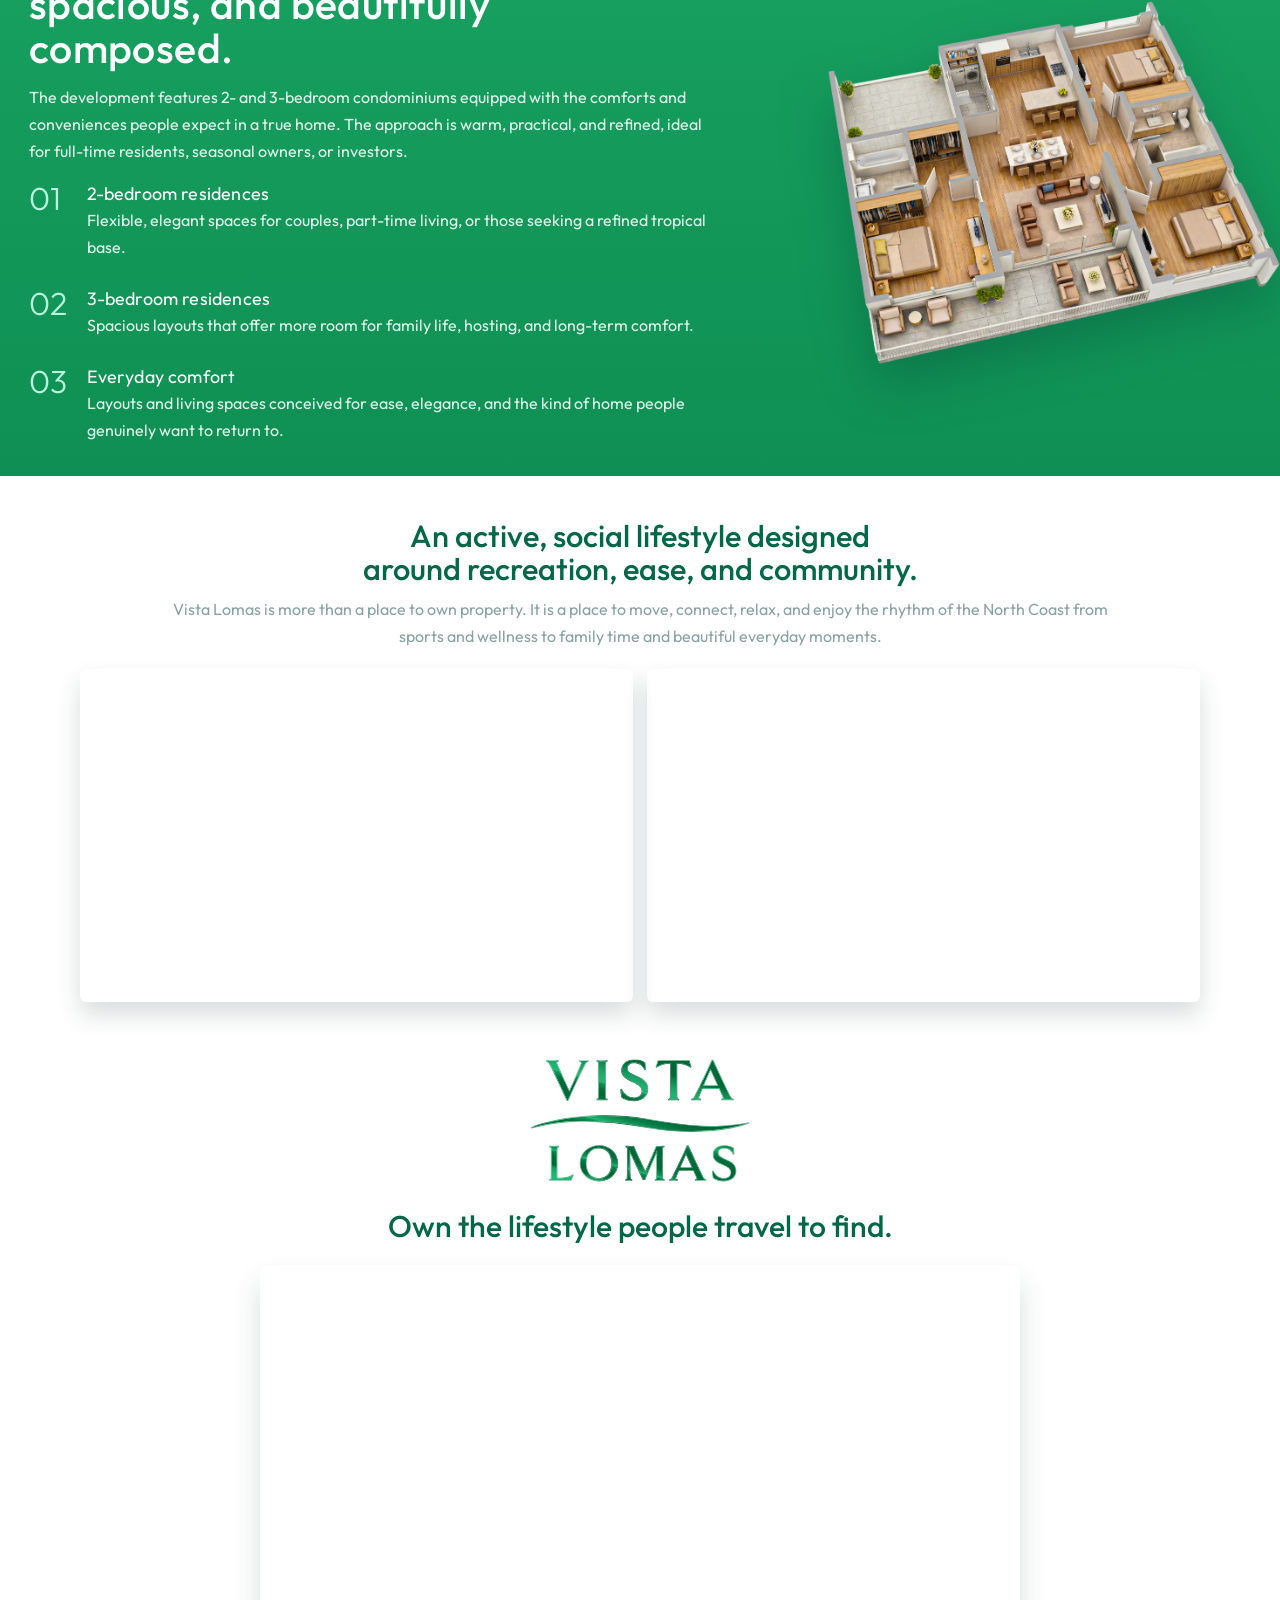
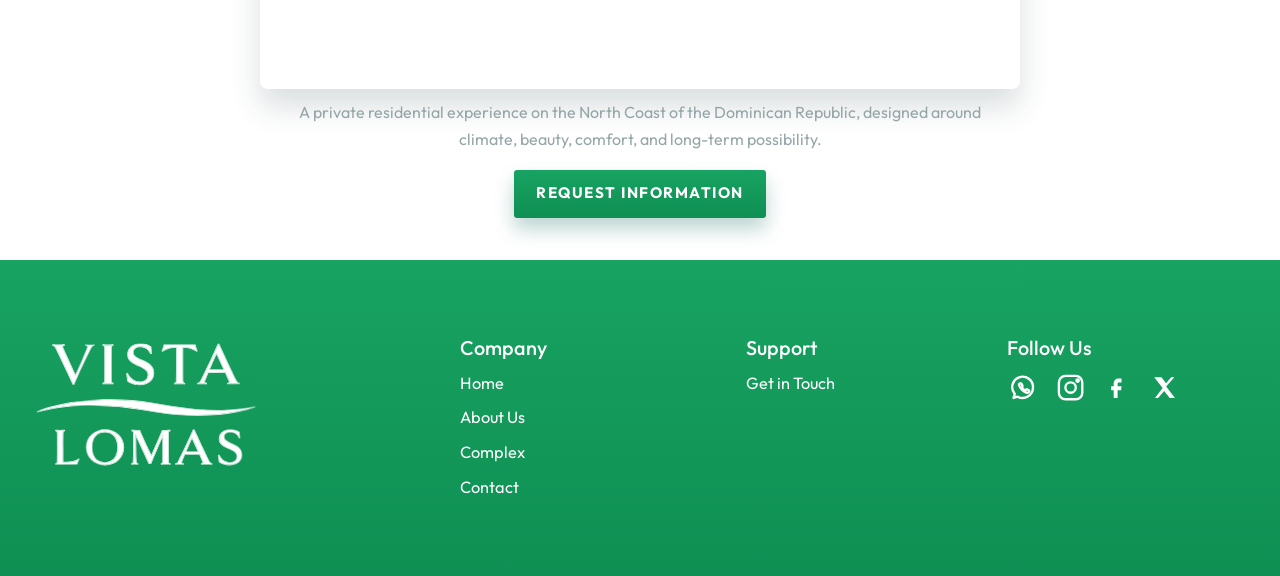
==== commit 2f3bfafc: "gracias" ====
--- a/index.html
+++ b/index.html
@@ -3,7 +3,7 @@
 <head>
   <meta charset="UTF-8">
   <meta name="viewport" content="width=device-width, initial-scale=1.0">
-  <title>Las Lomas Serenas | Home</title>
+  <title>Vista Lomas | Home</title>
   <link rel="preconnect" href="https://fonts.googleapis.com">
   <link rel="preconnect" href="https://fonts.gstatic.com" crossorigin>
   <link href="https://fonts.googleapis.com/css2?family=Outfit:wght@300;400;500;600;700&display=swap" rel="stylesheet">
@@ -888,8 +888,8 @@
     <div class="lls-header-spacer" aria-hidden="true"></div>
 
     <div class="lls-header-center">
-      <a class="lls-header-logo" href="/index.php" aria-label="Las Lomas Serenas Home">
-        <img src="img/shared/wlogo.svg" alt="Las Lomas Serenas logo" width="527" height="170" decoding="async" fetchpriority="high" onerror="this.onerror=null;this.src='img/shared/logo-fallback.png';">
+      <a class="lls-header-logo" href="/index.php" aria-label="Vista Lomas Home">
+        <img src="img/shared/wlogo.svg" alt="Vista Lomas logo" width="527" height="170" decoding="async" fetchpriority="high" onerror="this.onerror=null;this.src='img/shared/logo-fallback.png';">
       </a>
     </div>
 
@@ -1028,18 +1028,18 @@
 
   <section class="lls-intro" id="about">
     <h2>A private residential destination shaped by<br>climate, calm, and everyday beauty.</h2>
-    <p>Las Lomas Serenas is a condominium development in Sosua, Puerto Plata, created for people who want more than a property. It is a place designed around warmth, ease, scenery, security, and a more generous rhythm of life on the North Coast of the Dominican Republic.</p>
+    <p>Vista Lomas is a condominium development in Sosua, Puerto Plata, created for people who want more than a property. It is a place designed around warmth, ease, scenery, security, and a more generous rhythm of life on the North Coast of the Dominican Republic.</p>
   </section>
 
   <section class="lls-amenities" id="complex">
     <div class="lls-amenities-shell">
       <figure class="lls-image-main">
-        <img src="Familia en la terraza 2.webp" alt="Residents enjoying terrace amenities at Las Lomas Serenas" loading="lazy" decoding="async">
+        <img src="Familia en la terraza 2.webp" alt="Residents enjoying terrace amenities at Vista Lomas" loading="lazy" decoding="async">
       </figure>
 
       <article class="lls-copy">
         <h3>A refined community with<br>the feeling of a retreat.</h3>
-        <p>Owned and operated by U.S. investors and entrepreneurs, Las Lomas Serenas blends everyday comfort with a destination lifestyle. The experience feels private and composed, while still connected to beaches, restaurants, sports, and the social energy of Sosua.</p>
+        <p>Owned and operated by U.S. investors and entrepreneurs, Vista Lomas blends everyday comfort with a destination lifestyle. The experience feels private and composed, while still connected to beaches, restaurants, sports, and the social energy of Sosua.</p>
 
         <ol class="lls-benefit-list" aria-label="Community benefits">
           <li class="lls-benefit-item">
@@ -1106,7 +1106,7 @@
 
   <section class="lls-lifestyle lls-container" id="lifestyle">
     <h3>An active, social lifestyle designed<br>around recreation, ease, and community.</h3>
-    <p>Las Lomas Serenas is more than a place to own property. It is a place to move, connect, relax, and enjoy the rhythm of the North Coast from sports and wellness to family time and beautiful everyday moments.</p>
+    <p>Vista Lomas is more than a place to own property. It is a place to move, connect, relax, and enjoy the rhythm of the North Coast from sports and wellness to family time and beautiful everyday moments.</p>
     <div class="lls-lifestyle-grid">
       <img src="Amenities2.webp" alt="Lifestyle amenities and sports spaces" loading="lazy" decoding="async">
       <img src="img/shared/pool-family.webp" alt="Family pool and relaxation lifestyle" loading="lazy" decoding="async">
@@ -1115,11 +1115,11 @@
 
   <section class="lls-brand lls-container">
     <h2 class="lls-brand-mark">
-      <img src="img/shared/wlogo.svg" alt="Las Lomas Serenas logo" width="527" height="170" loading="lazy" decoding="async" onerror="this.onerror=null;this.src='img/shared/logo-fallback.png';">
+      <img src="img/shared/wlogo.svg" alt="Vista Lomas logo" width="527" height="170" loading="lazy" decoding="async" onerror="this.onerror=null;this.src='img/shared/logo-fallback.png';">
     </h2>
     <h4>Own the lifestyle people travel to find.</h4>
     <figure class="lls-brand-image">
-      <img src="img/home/front-green.webp" alt="Las Lomas Serenas main entrance" loading="lazy" decoding="async">
+      <img src="img/home/front-green.webp" alt="Vista Lomas main entrance" loading="lazy" decoding="async">
     </figure>
     <p class="lls-brand-caption">A private residential experience on the North Coast of the Dominican Republic, designed around climate, beauty, comfort, and long-term possibility.</p>
     <a class="lls-cta" href="#contact">Request Information</a>
@@ -1260,7 +1260,7 @@
   <div class="lls-footer-inner">
     <div>
       <h2 class="lls-footer-logo">
-        <img src="img/shared/wlogo.svg" alt="Las Lomas Serenas logo" width="527" height="170" loading="lazy" decoding="async" onerror="this.onerror=null;this.src='img/shared/logo-fallback.png';">
+        <img src="img/shared/wlogo.svg" alt="Vista Lomas logo" width="527" height="170" loading="lazy" decoding="async" onerror="this.onerror=null;this.src='img/shared/logo-fallback.png';">
       </h2>
     </div>
 
